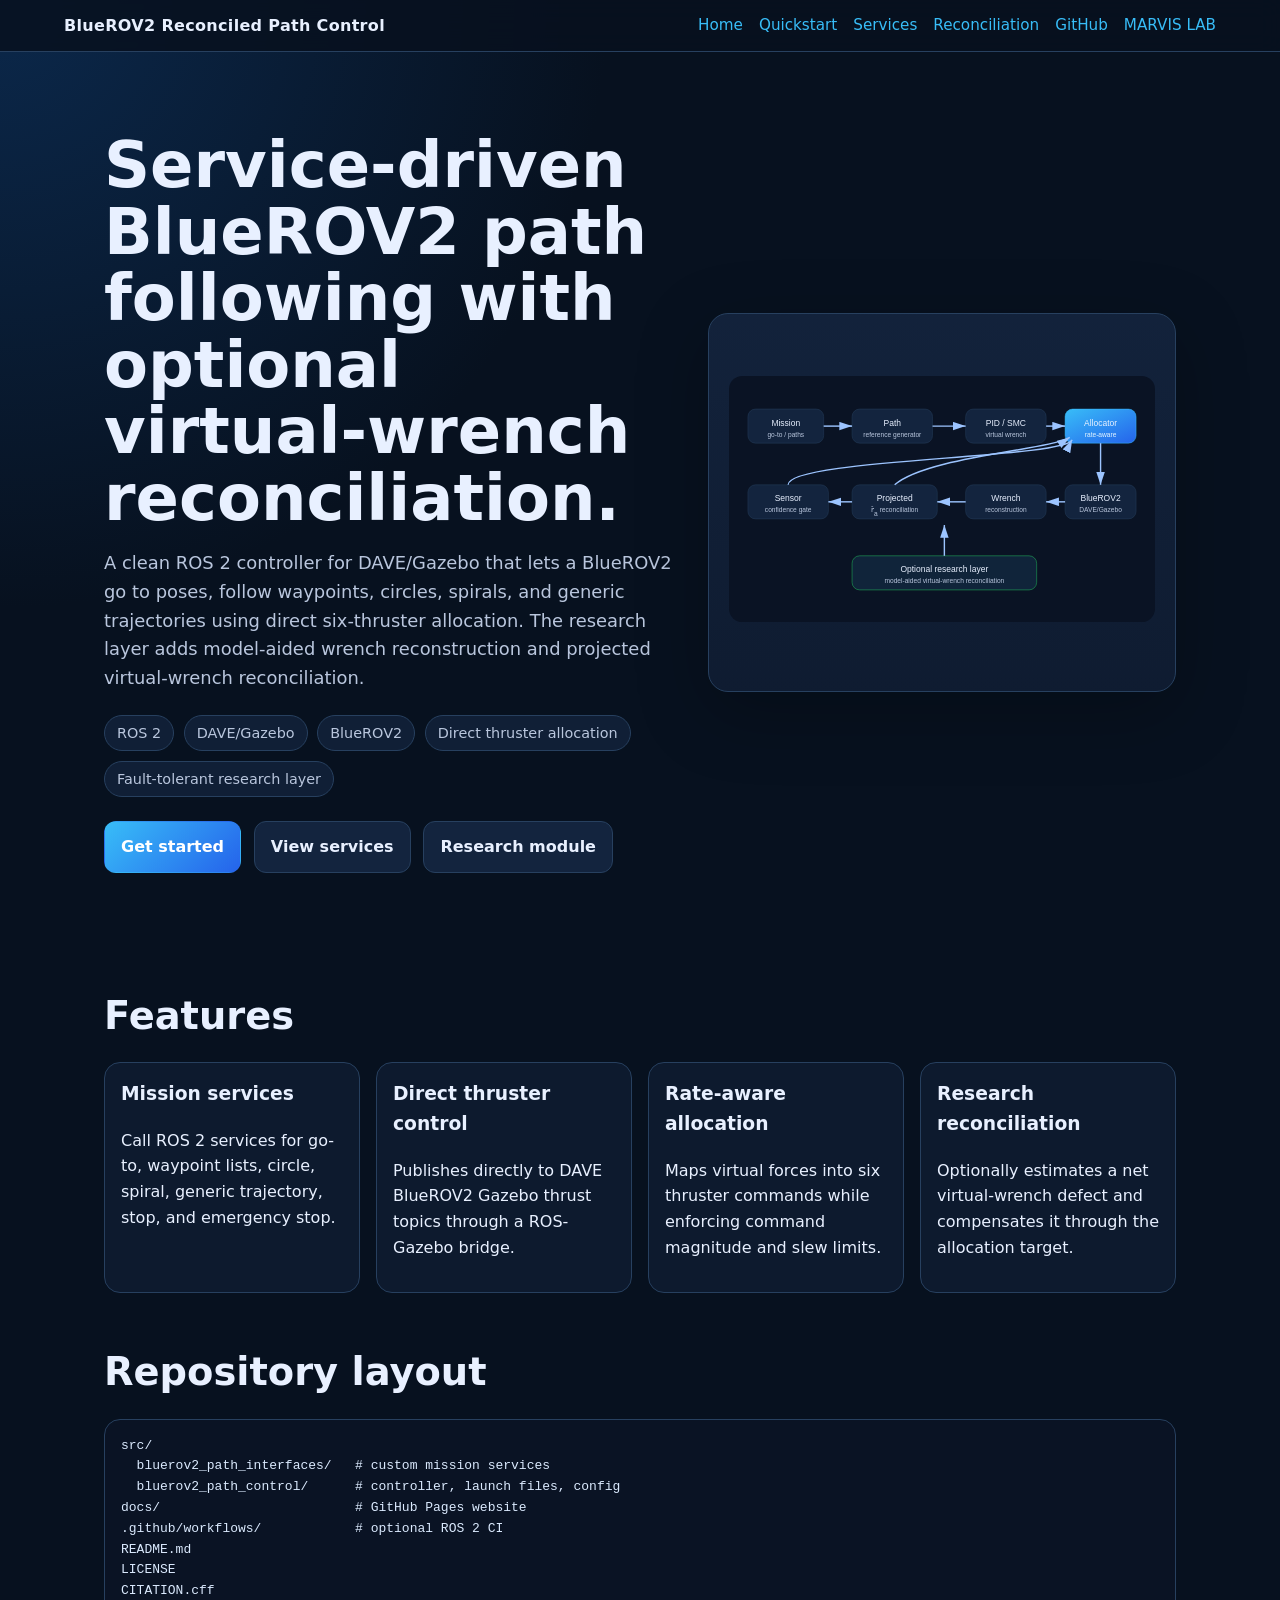
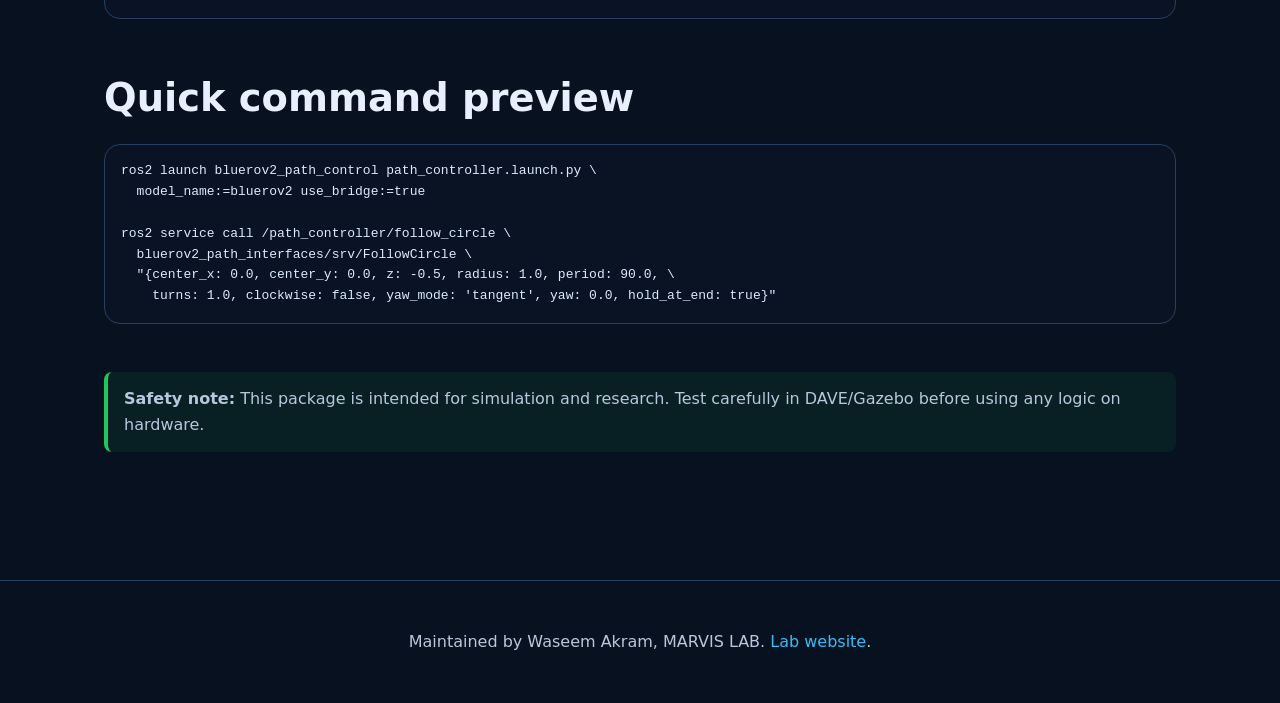
==== docs/index.html @ 1ddb502a "Initial clean release: BlueROV2 path control for DAVE/Gazebo" ====
<!doctype html>
<html lang="en">
<head>
  <meta charset="utf-8" />
  <meta name="viewport" content="width=device-width, initial-scale=1" />
  <title>BlueROV2 Reconciled Path Control</title>
  <meta name="description" content="ROS 2 direct-thruster path-following controller for BlueROV2 in DAVE/Gazebo with optional model-aided virtual-wrench reconciliation." />
  <link rel="stylesheet" href="assets/style.css" />
</head>
<body>
<nav>
  <div class="brand">BlueROV2 Reconciled Path Control</div>
  <div class="links">
    <a href="index.html">Home</a>
    <a href="quickstart.html">Quickstart</a>
    <a href="api.html">Services</a>
    <a href="reconciliation.html">Reconciliation</a>
    <a href="https://github.com/drwa92/bluerov2_reconciled_path_control_ros2">GitHub</a>
    <a href="https://drwa92.github.io/marvis-lab/">MARVIS LAB</a>
  </div>
</nav>
<header class="hero">
  <div>
    <h1>Service-driven BlueROV2 path following with optional virtual-wrench reconciliation.</h1>
    <p>
      A clean ROS 2 controller for DAVE/Gazebo that lets a BlueROV2 go to poses,
      follow waypoints, circles, spirals, and generic trajectories using direct six-thruster allocation.
      The research layer adds model-aided wrench reconstruction and projected virtual-wrench reconciliation.
    </p>
    <div class="badges">
      <span class="badge">ROS 2</span><span class="badge">DAVE/Gazebo</span><span class="badge">BlueROV2</span>
      <span class="badge">Direct thruster allocation</span><span class="badge">Fault-tolerant research layer</span>
    </div>
    <div class="actions">
      <a class="button primary" href="quickstart.html">Get started</a>
      <a class="button" href="api.html">View services</a>
      <a class="button" href="reconciliation.html">Research module</a>
    </div>
  </div>
  <div class="card">
    <img class="diagram" src="assets/block_diagram.svg" alt="Block diagram" />
  </div>
</header>
<main>
  <section>
    <h2>Features</h2>
    <div class="grid">
      <div class="feature"><h3>Mission services</h3><p>Call ROS 2 services for go-to, waypoint lists, circle, spiral, generic trajectory, stop, and emergency stop.</p></div>
      <div class="feature"><h3>Direct thruster control</h3><p>Publishes directly to DAVE BlueROV2 Gazebo thrust topics through a ROS-Gazebo bridge.</p></div>
      <div class="feature"><h3>Rate-aware allocation</h3><p>Maps virtual forces into six thruster commands while enforcing command magnitude and slew limits.</p></div>
      <div class="feature"><h3>Research reconciliation</h3><p>Optionally estimates a net virtual-wrench defect and compensates it through the allocation target.</p></div>
    </div>
  </section>
  <section>
    <h2>Repository layout</h2>
<pre><code>src/
  bluerov2_path_interfaces/   # custom mission services
  bluerov2_path_control/      # controller, launch files, config
docs/                         # GitHub Pages website
.github/workflows/            # optional ROS 2 CI
README.md
LICENSE
CITATION.cff</code></pre>
  </section>
  <section>
    <h2>Quick command preview</h2>
<pre><code>ros2 launch bluerov2_path_control path_controller.launch.py \
  model_name:=bluerov2 use_bridge:=true

ros2 service call /path_controller/follow_circle \
  bluerov2_path_interfaces/srv/FollowCircle \
  "{center_x: 0.0, center_y: 0.0, z: -0.5, radius: 1.0, period: 90.0, \
    turns: 1.0, clockwise: false, yaw_mode: 'tangent', yaw: 0.0, hold_at_end: true}"</code></pre>
  </section>
  <section class="callout">
    <strong>Safety note:</strong> This package is intended for simulation and research. Test carefully in DAVE/Gazebo before using any logic on hardware.
  </section>
</main>
<footer><p>Maintained by Waseem Akram, MARVIS LAB. <a href="https://drwa92.github.io/marvis-lab/">Lab website</a>.</p></footer>
</body>
</html>
---- docs/assets/style.css ----
:root {
  --bg: #07111f;
  --panel: #0f1d33;
  --panel2: #13243e;
  --text: #e8f0ff;
  --muted: #b9c6dd;
  --accent: #38bdf8;
  --accent2: #22c55e;
  --warn: #f59e0b;
  --line: #27405f;
  --code: #0a1324;
}
* { box-sizing: border-box; }
html { scroll-behavior: smooth; }
body {
  margin: 0;
  font-family: Inter, ui-sans-serif, system-ui, -apple-system, Segoe UI, Roboto, Arial, sans-serif;
  background: radial-gradient(circle at top left, #0b284b 0, var(--bg) 38rem);
  color: var(--text);
  line-height: 1.6;
}
a { color: var(--accent); text-decoration: none; }
a:hover { text-decoration: underline; }
nav {
  position: sticky;
  top: 0;
  z-index: 10;
  display: flex;
  align-items: center;
  justify-content: space-between;
  gap: 1rem;
  padding: 0.8rem min(6vw, 4rem);
  background: rgba(7,17,31,.86);
  backdrop-filter: blur(12px);
  border-bottom: 1px solid var(--line);
}
nav .brand { font-weight: 800; letter-spacing: .02em; }
nav .links { display: flex; gap: 1rem; flex-wrap: wrap; font-size: .95rem; }
.hero {
  padding: 5rem min(6vw, 4rem) 3rem;
  max-width: 1200px;
  margin: 0 auto;
  display: grid;
  grid-template-columns: minmax(0, 1.1fr) minmax(280px, .9fr);
  gap: 2rem;
  align-items: center;
}
.hero h1 { font-size: clamp(2.2rem, 5vw, 4.8rem); line-height: 1.04; margin: 0 0 1rem; }
.hero p { color: var(--muted); font-size: 1.12rem; }
.badges { display: flex; flex-wrap: wrap; gap: .6rem; margin: 1.4rem 0; }
.badge { border: 1px solid var(--line); background: rgba(19,36,62,.75); border-radius: 999px; padding: .35rem .75rem; color: var(--muted); font-size: .9rem; }
.actions { display: flex; gap: .8rem; flex-wrap: wrap; margin-top: 1.5rem; }
.button { display: inline-flex; align-items: center; border-radius: .75rem; padding: .75rem 1rem; font-weight: 700; border: 1px solid var(--line); background: var(--panel2); color: var(--text); }
.button.primary { background: linear-gradient(135deg, var(--accent), #2563eb); border-color: transparent; color: white; }
.card { background: linear-gradient(180deg, rgba(19,36,62,.92), rgba(15,29,51,.92)); border: 1px solid var(--line); border-radius: 1.25rem; padding: 1.25rem; box-shadow: 0 20px 70px rgba(0,0,0,.25); }
.diagram { width: 100%; min-height: 330px; }
main { max-width: 1200px; margin: 0 auto; padding: 1rem min(6vw, 4rem) 5rem; }
section { margin: 3rem 0; }
h2 { font-size: clamp(1.6rem, 3vw, 2.4rem); margin: 0 0 1rem; }
h3 { margin-top: 1.6rem; }
.grid { display: grid; grid-template-columns: repeat(auto-fit, minmax(240px, 1fr)); gap: 1rem; }
.feature { background: rgba(15,29,51,.78); border: 1px solid var(--line); border-radius: 1rem; padding: 1rem; }
.feature h3 { margin-top: 0; }
pre { background: var(--code); border: 1px solid var(--line); border-radius: 1rem; padding: 1rem; overflow-x: auto; color: #dbeafe; }
code { background: rgba(10,19,36,.8); padding: .12rem .32rem; border-radius: .35rem; }
pre code { background: none; padding: 0; }
table { width: 100%; border-collapse: collapse; overflow: hidden; border-radius: .8rem; }
th, td { border-bottom: 1px solid var(--line); padding: .75rem; text-align: left; }
th { color: white; background: rgba(19,36,62,.9); }
td { color: var(--muted); }
.callout { border-left: 4px solid var(--accent2); background: rgba(34,197,94,.08); padding: .9rem 1rem; border-radius: .5rem; color: var(--muted); }
.warning { border-left-color: var(--warn); background: rgba(245,158,11,.09); }
footer { border-top: 1px solid var(--line); color: var(--muted); padding: 2rem min(6vw, 4rem); text-align: center; }
@media (max-width: 800px) { .hero { grid-template-columns: 1fr; padding-top: 3rem; } nav { align-items: flex-start; flex-direction: column; } }
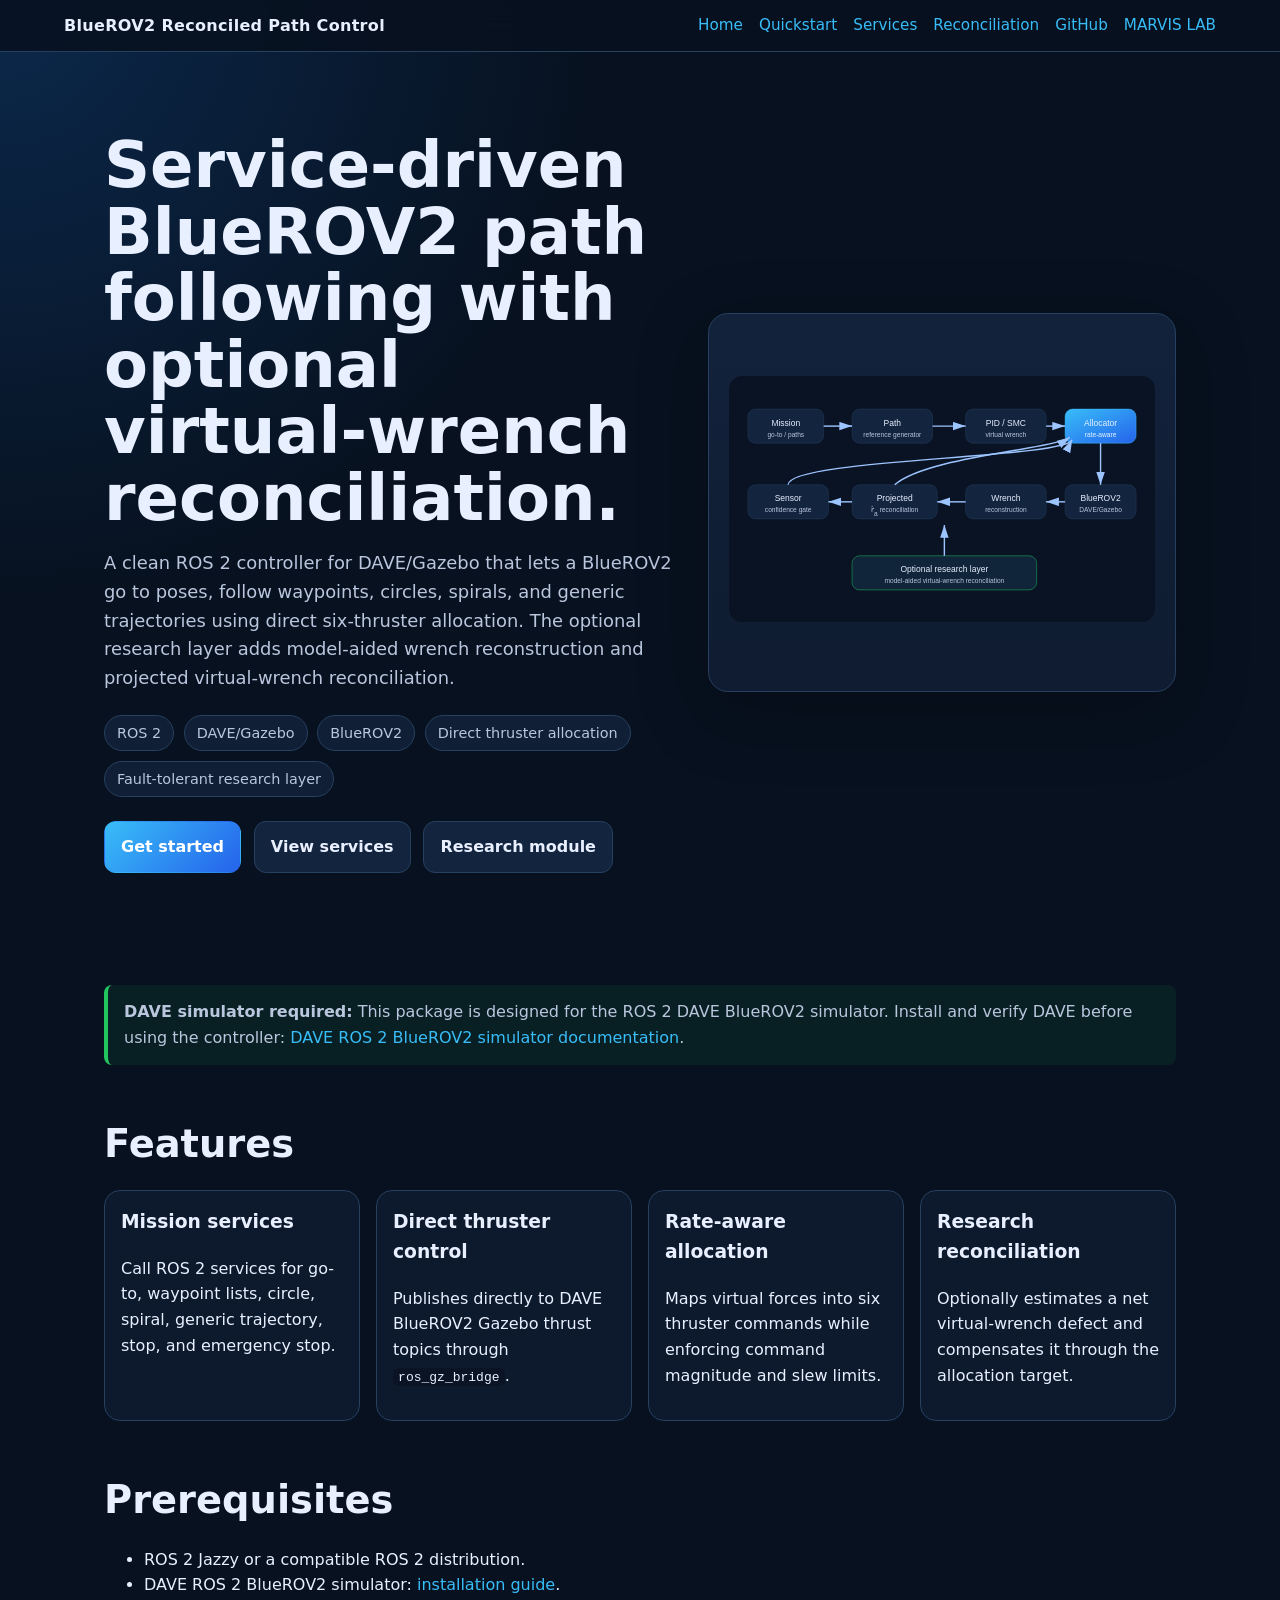
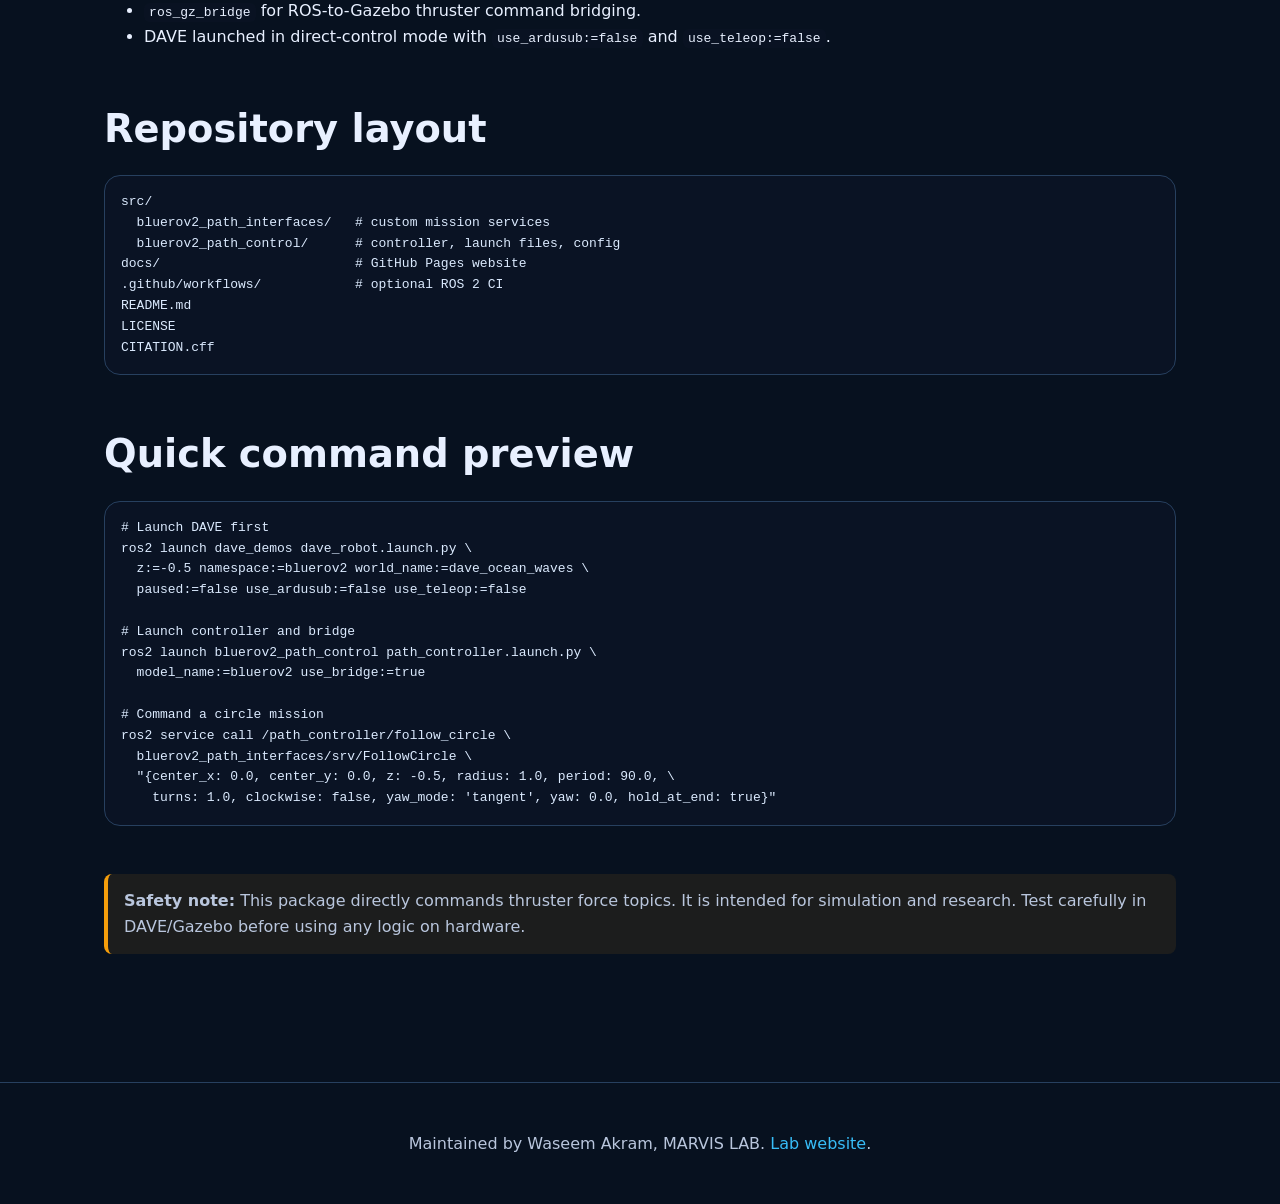
==== commit 614201c2: "Update GitHub Pages with DAVE simulator prerequisites" ====
--- a/docs/index.html
+++ b/docs/index.html
@@ -25,7 +25,7 @@
     <p>
       A clean ROS 2 controller for DAVE/Gazebo that lets a BlueROV2 go to poses,
       follow waypoints, circles, spirals, and generic trajectories using direct six-thruster allocation.
-      The research layer adds model-aided wrench reconstruction and projected virtual-wrench reconciliation.
+      The optional research layer adds model-aided wrench reconstruction and projected virtual-wrench reconciliation.
     </p>
     <div class="badges">
       <span class="badge">ROS 2</span><span class="badge">DAVE/Gazebo</span><span class="badge">BlueROV2</span>
@@ -42,15 +42,32 @@
   </div>
 </header>
 <main>
+  <section class="callout">
+    <strong>DAVE simulator required:</strong>
+    This package is designed for the ROS 2 DAVE BlueROV2 simulator. Install and verify DAVE before using the controller:
+    <a href="https://dave-ros2.notion.site/?v=d54cc8422868455888cc629d8e6117a9">DAVE ROS 2 BlueROV2 simulator documentation</a>.
+  </section>
+
   <section>
     <h2>Features</h2>
     <div class="grid">
       <div class="feature"><h3>Mission services</h3><p>Call ROS 2 services for go-to, waypoint lists, circle, spiral, generic trajectory, stop, and emergency stop.</p></div>
-      <div class="feature"><h3>Direct thruster control</h3><p>Publishes directly to DAVE BlueROV2 Gazebo thrust topics through a ROS-Gazebo bridge.</p></div>
+      <div class="feature"><h3>Direct thruster control</h3><p>Publishes directly to DAVE BlueROV2 Gazebo thrust topics through <code>ros_gz_bridge</code>.</p></div>
       <div class="feature"><h3>Rate-aware allocation</h3><p>Maps virtual forces into six thruster commands while enforcing command magnitude and slew limits.</p></div>
       <div class="feature"><h3>Research reconciliation</h3><p>Optionally estimates a net virtual-wrench defect and compensates it through the allocation target.</p></div>
     </div>
   </section>
+
+  <section>
+    <h2>Prerequisites</h2>
+    <ul>
+      <li>ROS 2 Jazzy or a compatible ROS 2 distribution.</li>
+      <li>DAVE ROS 2 BlueROV2 simulator: <a href="https://dave-ros2.notion.site/?v=d54cc8422868455888cc629d8e6117a9">installation guide</a>.</li>
+      <li><code>ros_gz_bridge</code> for ROS-to-Gazebo thruster command bridging.</li>
+      <li>DAVE launched in direct-control mode with <code>use_ardusub:=false</code> and <code>use_teleop:=false</code>.</li>
+    </ul>
+  </section>
+
   <section>
     <h2>Repository layout</h2>
 <pre><code>src/
@@ -62,18 +79,27 @@
 LICENSE
 CITATION.cff</code></pre>
   </section>
+
   <section>
     <h2>Quick command preview</h2>
-<pre><code>ros2 launch bluerov2_path_control path_controller.launch.py \
+<pre><code># Launch DAVE first
+ros2 launch dave_demos dave_robot.launch.py \
+  z:=-0.5 namespace:=bluerov2 world_name:=dave_ocean_waves \
+  paused:=false use_ardusub:=false use_teleop:=false
+
+# Launch controller and bridge
+ros2 launch bluerov2_path_control path_controller.launch.py \
   model_name:=bluerov2 use_bridge:=true
 
+# Command a circle mission
 ros2 service call /path_controller/follow_circle \
   bluerov2_path_interfaces/srv/FollowCircle \
   "{center_x: 0.0, center_y: 0.0, z: -0.5, radius: 1.0, period: 90.0, \
     turns: 1.0, clockwise: false, yaw_mode: 'tangent', yaw: 0.0, hold_at_end: true}"</code></pre>
   </section>
-  <section class="callout">
-    <strong>Safety note:</strong> This package is intended for simulation and research. Test carefully in DAVE/Gazebo before using any logic on hardware.
+
+  <section class="callout warning">
+    <strong>Safety note:</strong> This package directly commands thruster force topics. It is intended for simulation and research. Test carefully in DAVE/Gazebo before using any logic on hardware.
   </section>
 </main>
 <footer><p>Maintained by Waseem Akram, MARVIS LAB. <a href="https://drwa92.github.io/marvis-lab/">Lab website</a>.</p></footer>
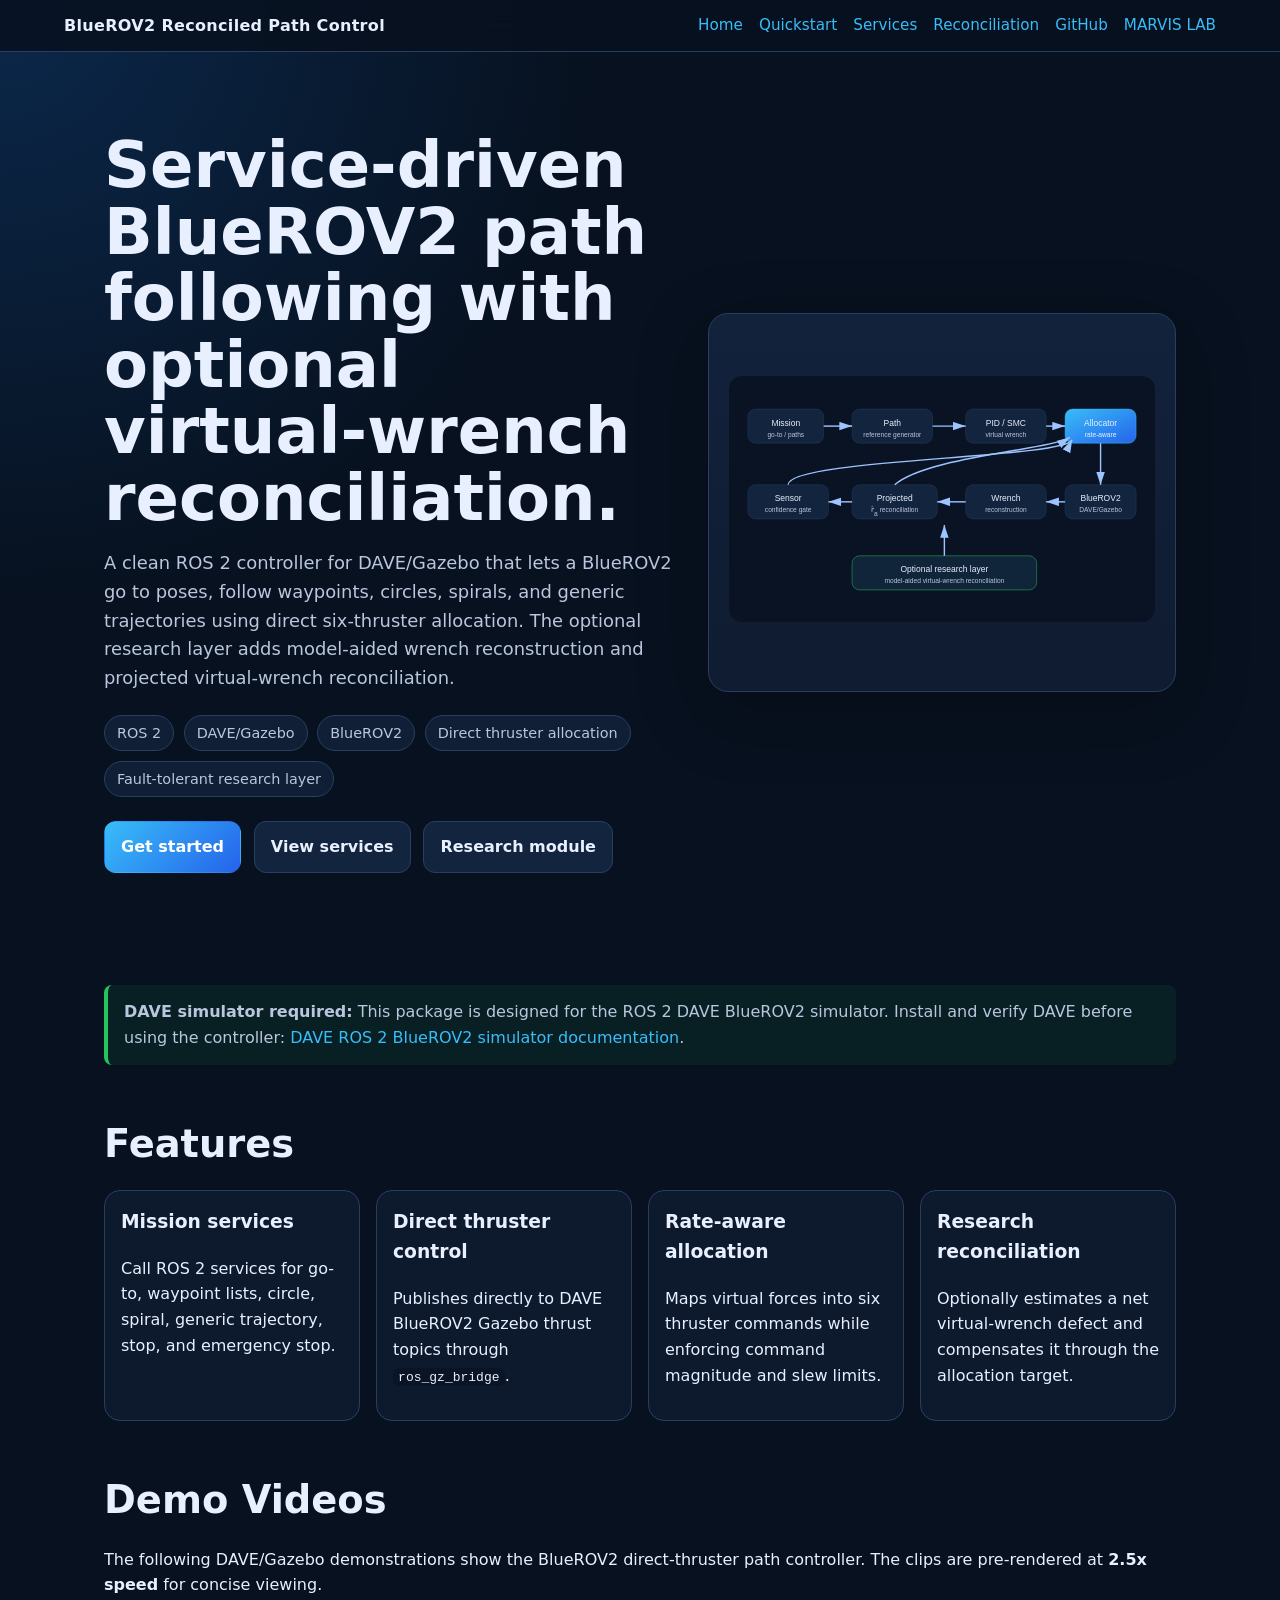
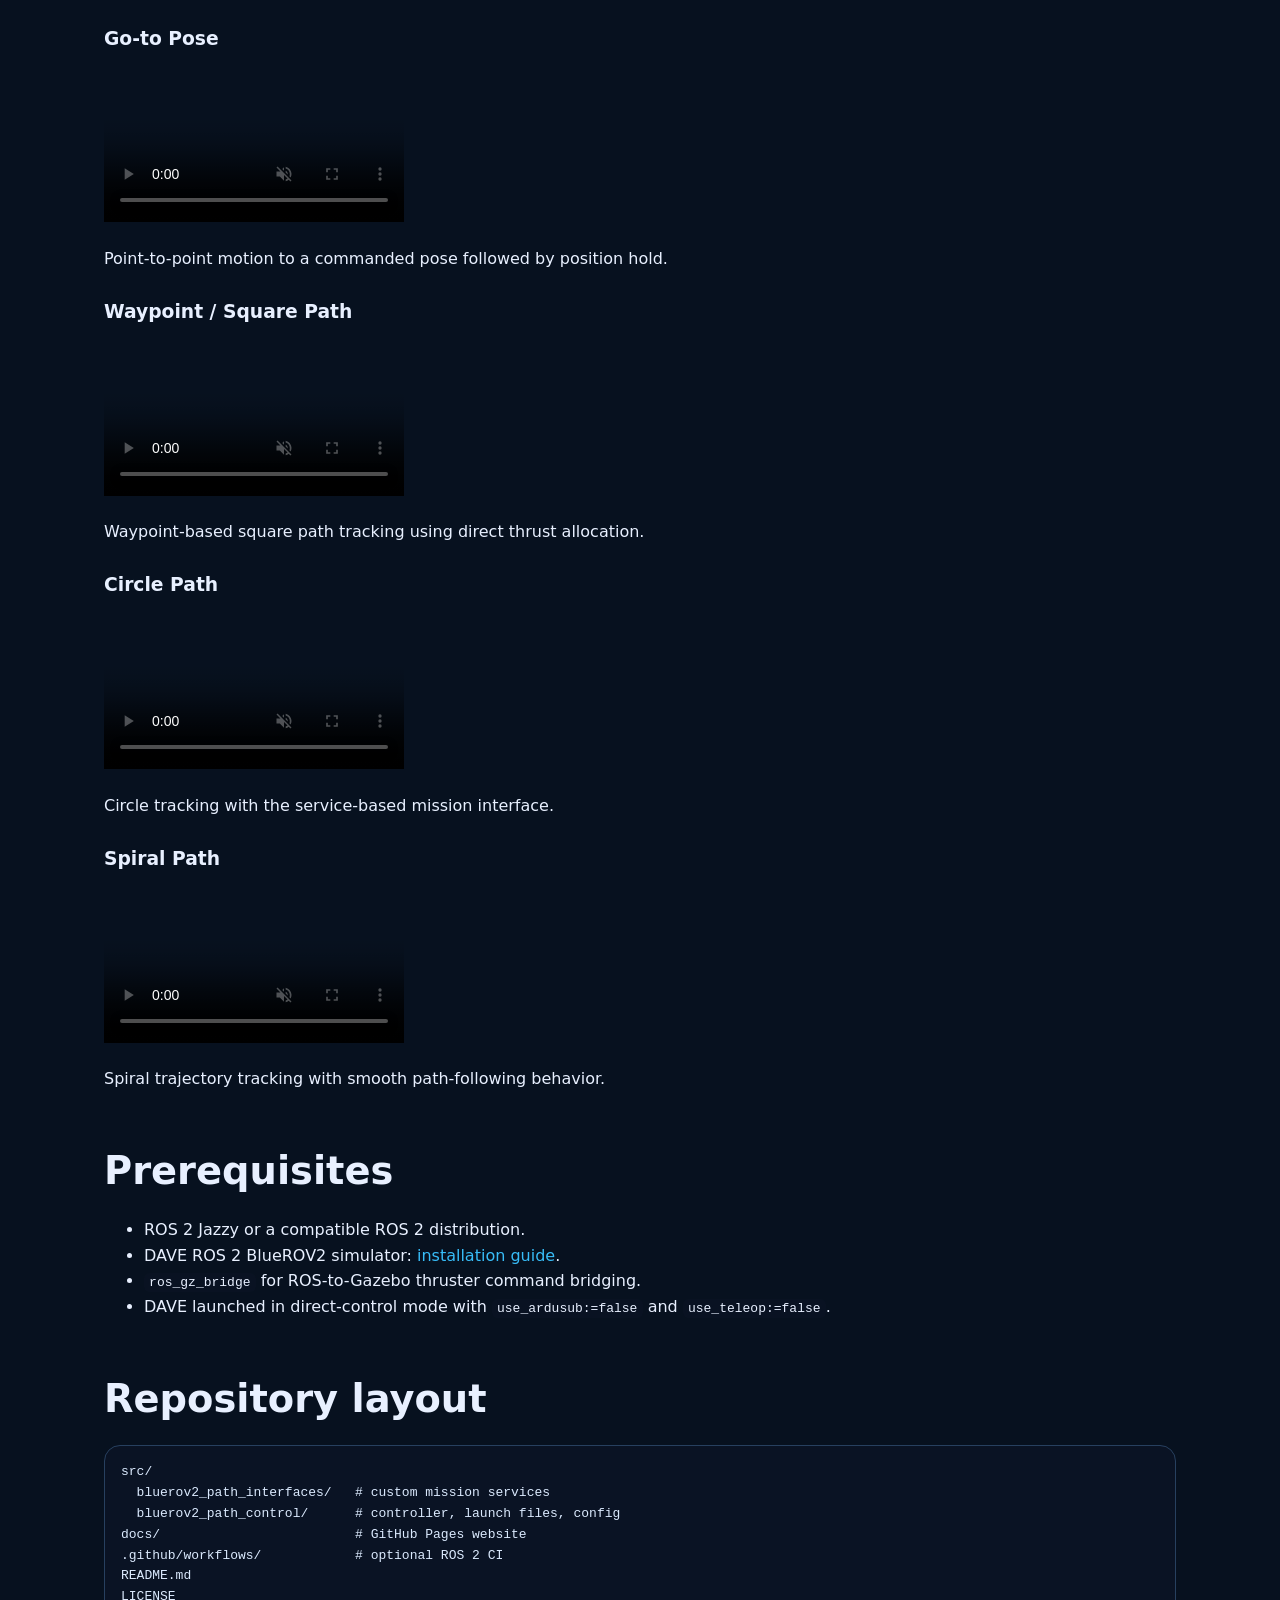
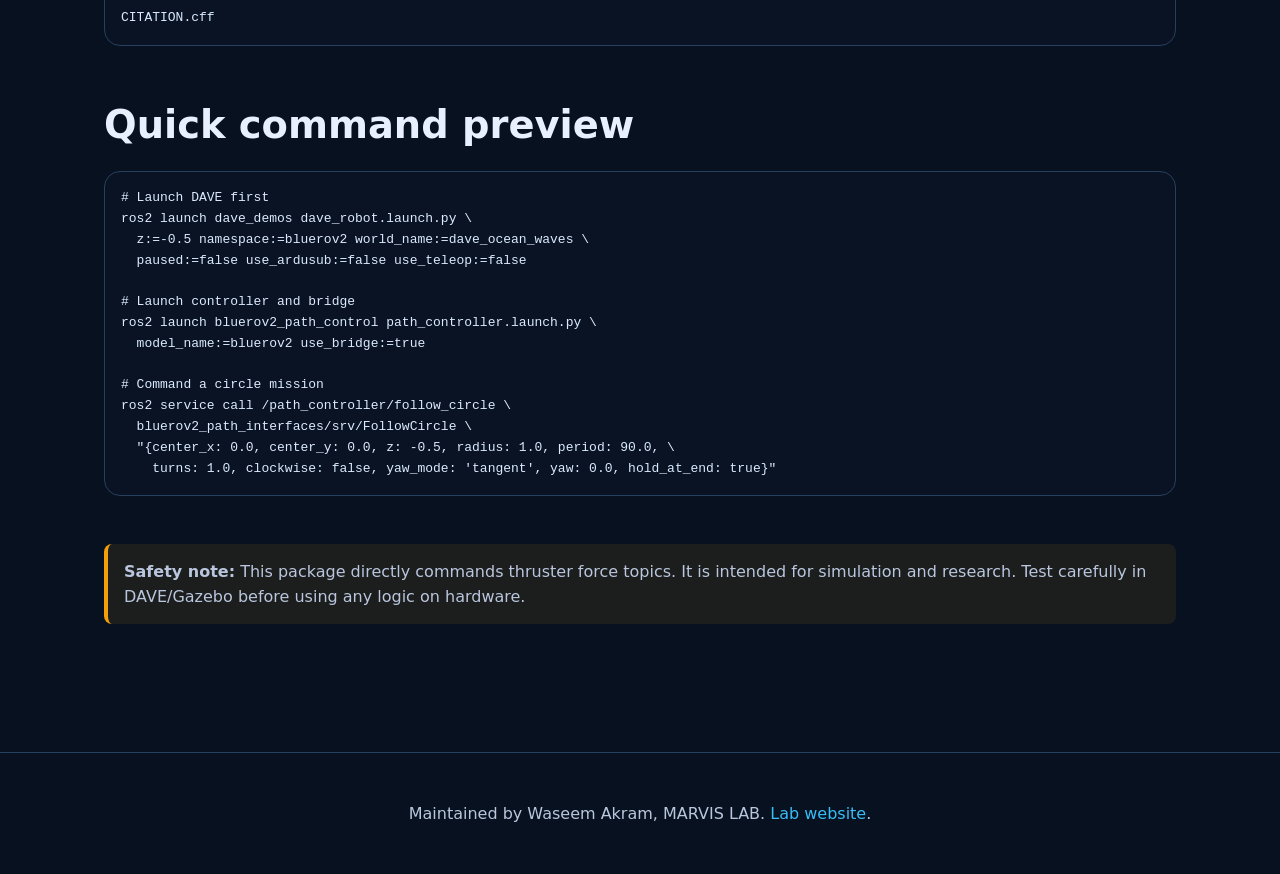
==== commit 71e35ebb: "Add demo videos section to index.html Added a new section for demo videos showcasing various path tr" ====
--- a/docs/index.html
+++ b/docs/index.html
@@ -57,7 +57,51 @@
       <div class="feature"><h3>Research reconciliation</h3><p>Optionally estimates a net virtual-wrench defect and compensates it through the allocation target.</p></div>
     </div>
   </section>
+<section class="section" id="demo-videos">
+  <h2>Demo Videos</h2>
+  <p>
+    The following DAVE/Gazebo demonstrations show the BlueROV2 direct-thruster path controller.
+    The clips are pre-rendered at <strong>2.5x speed</strong> for concise viewing.
+  </p>
 
+  <div class="video-grid">
+    <article class="video-card">
+      <h3>Go-to Pose</h3>
+      <video controls muted playsinline preload="metadata" poster="assets/videos/goto_demo.jpg">
+        <source src="assets/videos/goto_demo.mp4" type="video/mp4" />
+        Your browser does not support the video tag.
+      </video>
+      <p>Point-to-point motion to a commanded pose followed by position hold.</p>
+    </article>
+
+    <article class="video-card">
+      <h3>Waypoint / Square Path</h3>
+      <video controls muted playsinline preload="metadata" poster="assets/videos/waypoint_square_demo.jpg">
+        <source src="assets/videos/waypoint_square_demo.mp4" type="video/mp4" />
+        Your browser does not support the video tag.
+      </video>
+      <p>Waypoint-based square path tracking using direct thrust allocation.</p>
+    </article>
+
+    <article class="video-card">
+      <h3>Circle Path</h3>
+      <video controls muted playsinline preload="metadata" poster="assets/videos/circle_demo.jpg">
+        <source src="assets/videos/circle_demo.mp4" type="video/mp4" />
+        Your browser does not support the video tag.
+      </video>
+      <p>Circle tracking with the service-based mission interface.</p>
+    </article>
+
+    <article class="video-card">
+      <h3>Spiral Path</h3>
+      <video controls muted playsinline preload="metadata" poster="assets/videos/spiral_demo.jpg">
+        <source src="assets/videos/spiral_demo.mp4" type="video/mp4" />
+        Your browser does not support the video tag.
+      </video>
+      <p>Spiral trajectory tracking with smooth path-following behavior.</p>
+    </article>
+  </div>
+</section>
   <section>
     <h2>Prerequisites</h2>
     <ul>
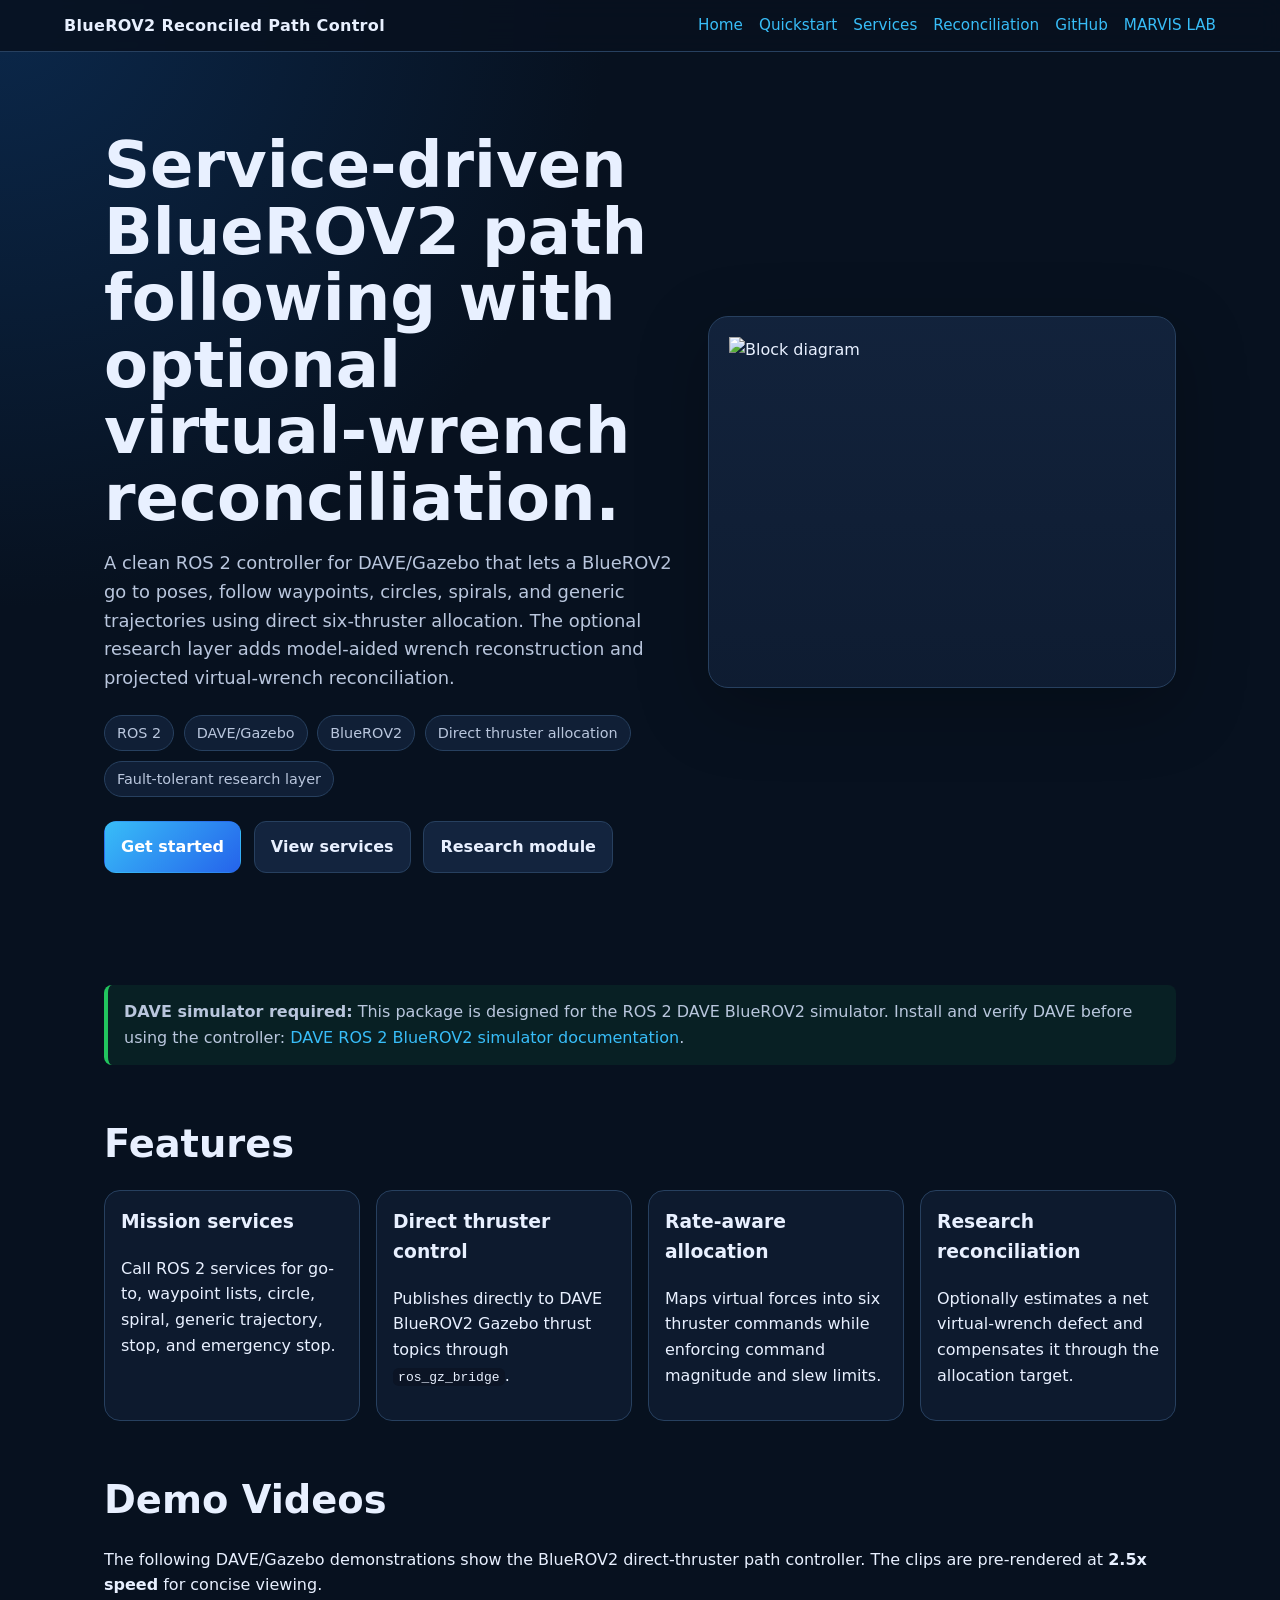
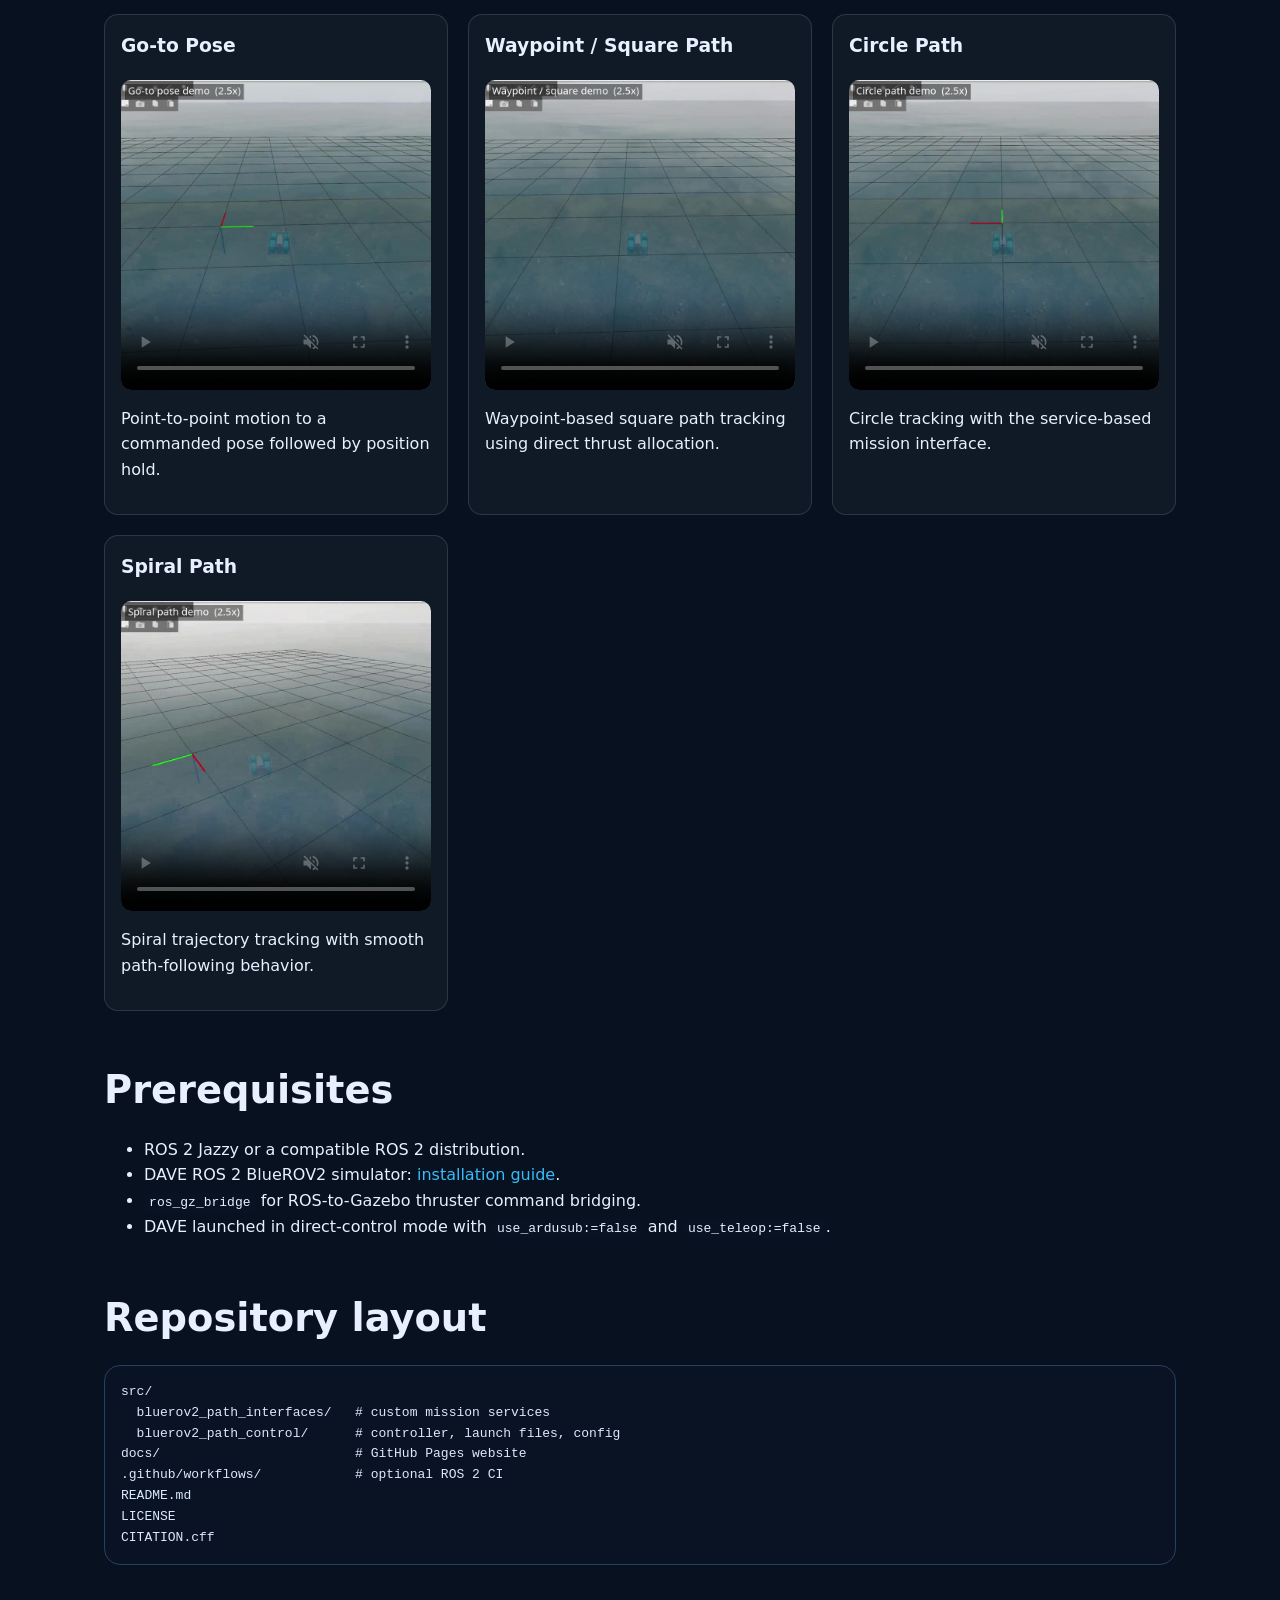
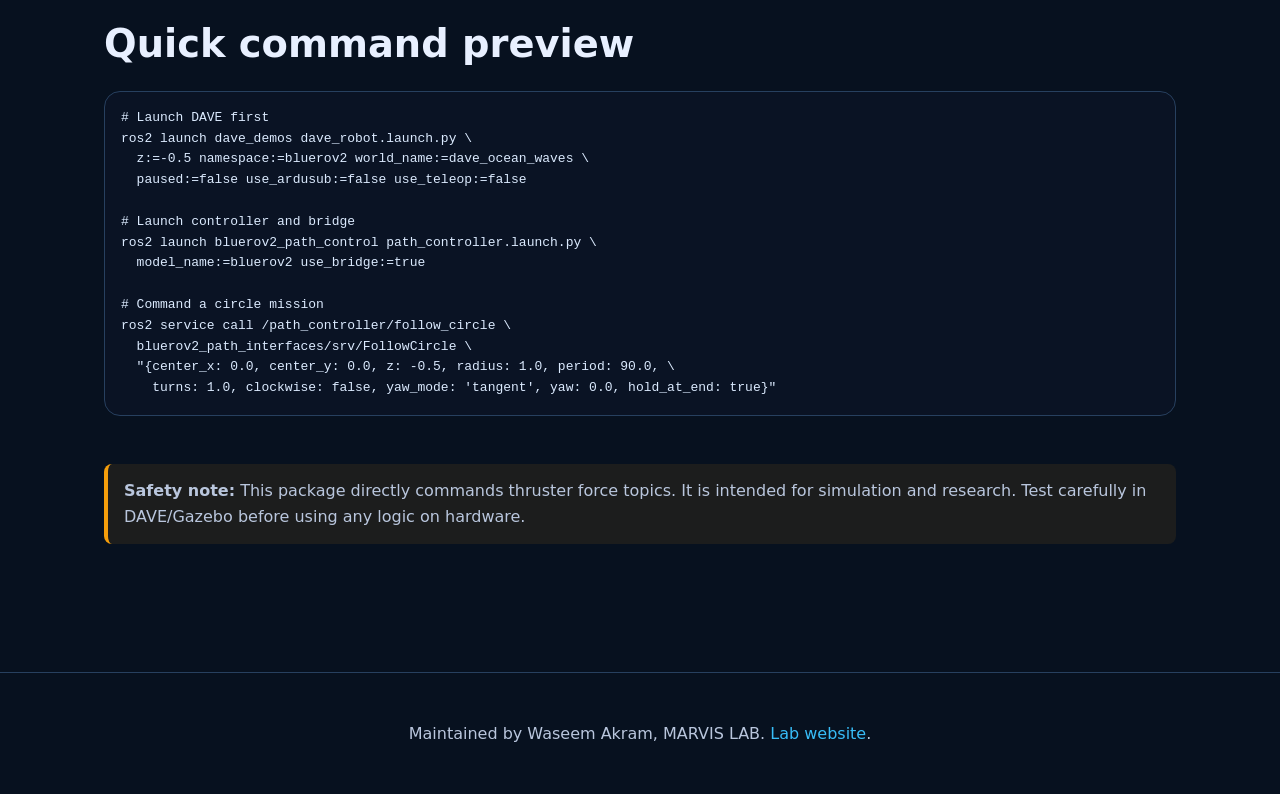
==== commit a4a22e18: "Update block diagram image in index.html Replaced block diagram image source with a new image." ====
--- a/docs/index.html
+++ b/docs/index.html
@@ -38,7 +38,7 @@
     </div>
   </div>
   <div class="card">
-    <img class="diagram" src="assets/block_diagram.svg" alt="Block diagram" />
+    <img class="diagram" src="fig_sg_pvwr_framework_final.png" alt="Block diagram" />
   </div>
 </header>
 <main>
--- a/docs/assets/style.css
+++ b/docs/assets/style.css
@@ -9,6 +9,30 @@
   --warn: #f59e0b;
   --line: #27405f;
   --code: #0a1324;
+}
+.video-grid {
+  display: grid;
+  grid-template-columns: repeat(auto-fit, minmax(260px, 1fr));
+  gap: 1.25rem;
+  margin-top: 1rem;
+}
+
+.video-card {
+  border: 1px solid rgba(120, 140, 160, 0.25);
+  border-radius: 14px;
+  padding: 1rem;
+  background: rgba(255, 255, 255, 0.04);
+}
+
+.video-card video {
+  width: 100%;
+  border-radius: 10px;
+  display: block;
+  background: #000;
+}
+
+.video-card h3 {
+  margin-top: 0;
 }
 * { box-sizing: border-box; }
 html { scroll-behavior: smooth; }
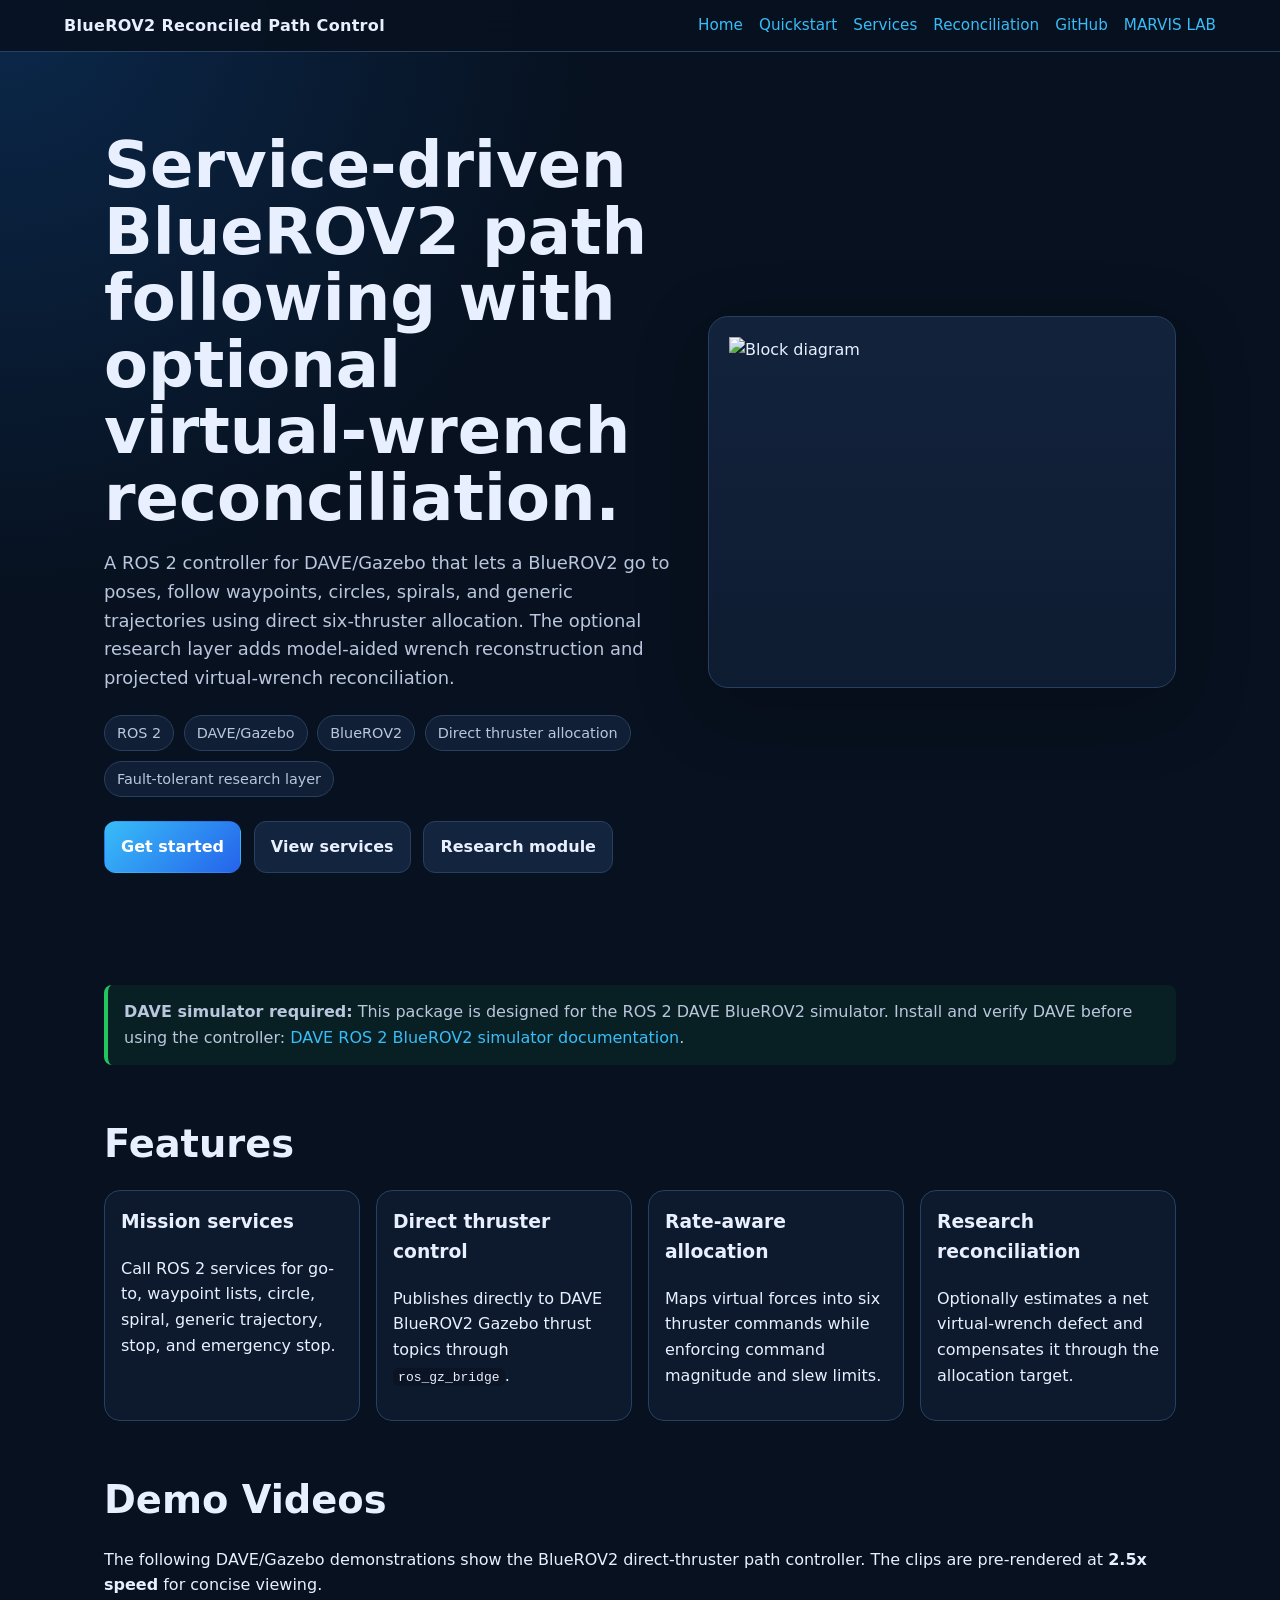
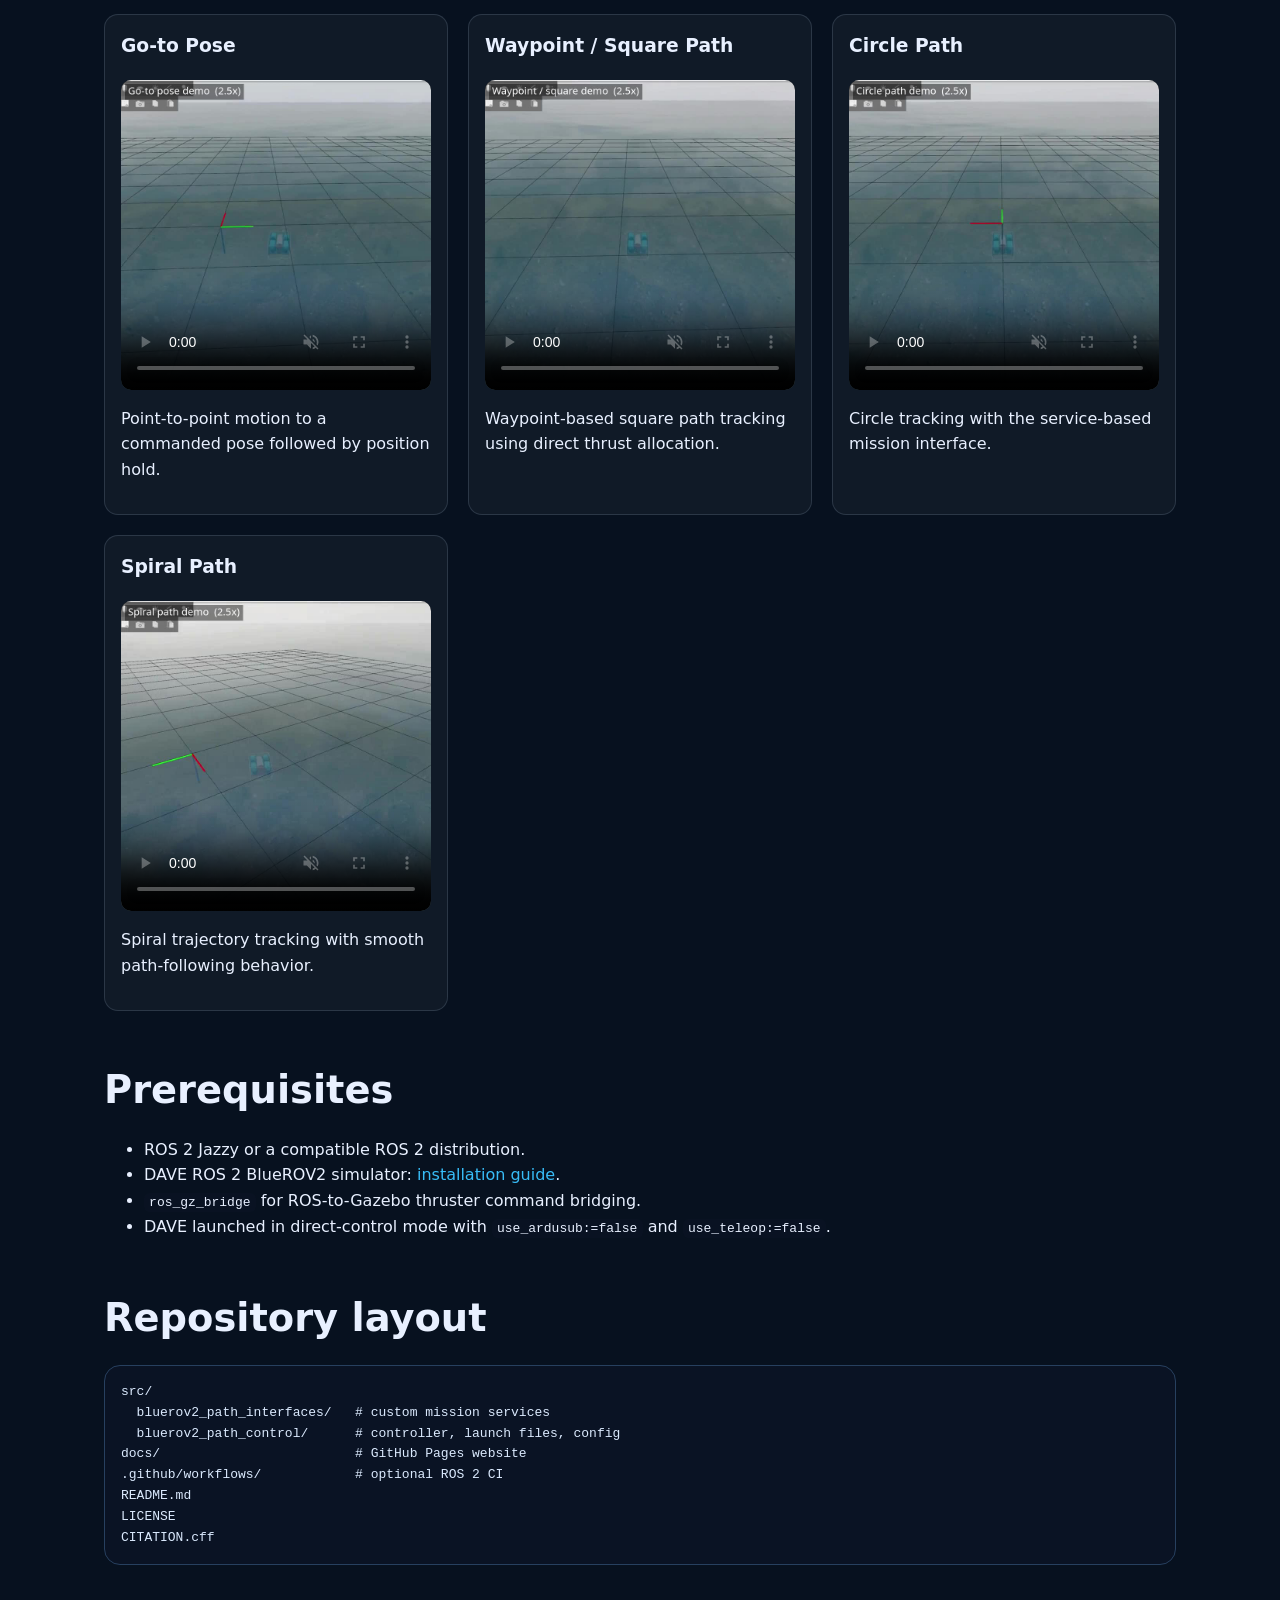
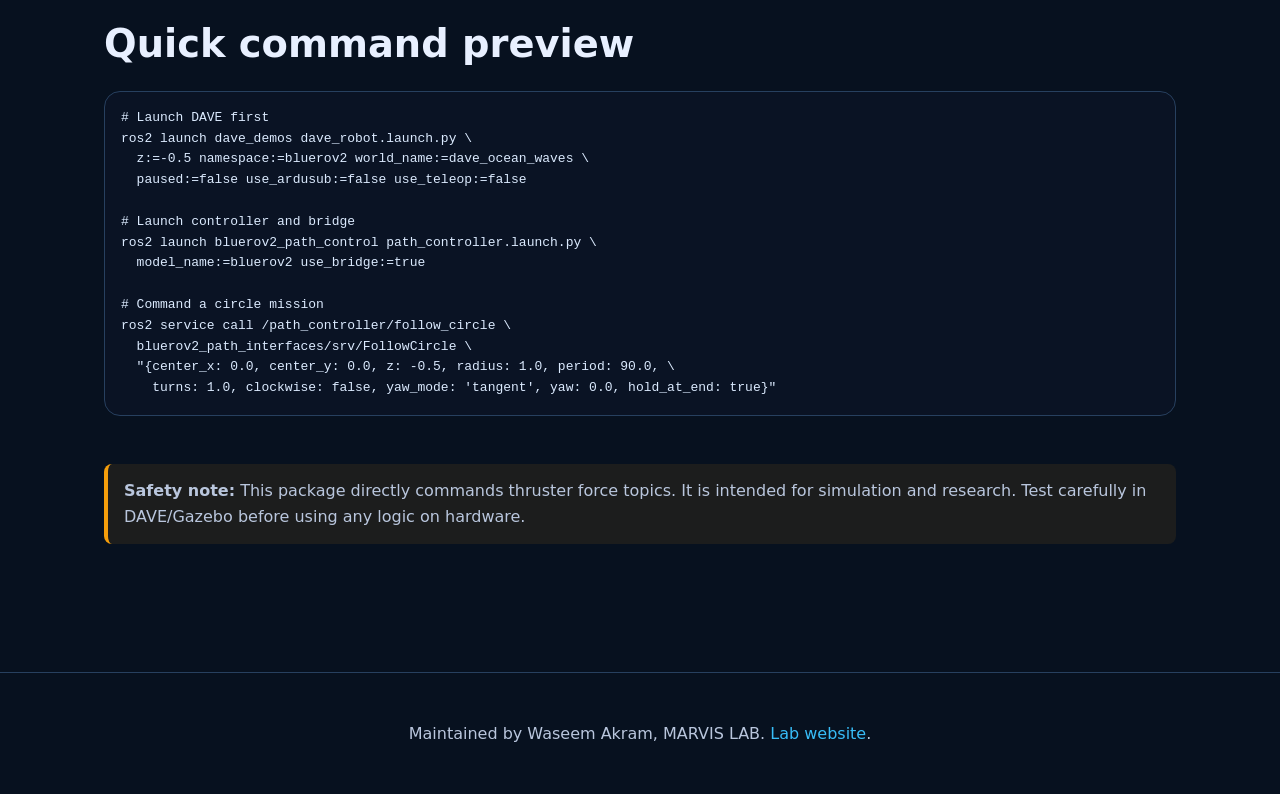
==== commit e05c6342: "Update index.html" ====
--- a/docs/index.html
+++ b/docs/index.html
@@ -23,7 +23,7 @@
   <div>
     <h1>Service-driven BlueROV2 path following with optional virtual-wrench reconciliation.</h1>
     <p>
-      A clean ROS 2 controller for DAVE/Gazebo that lets a BlueROV2 go to poses,
+      A ROS 2 controller for DAVE/Gazebo that lets a BlueROV2 go to poses,
       follow waypoints, circles, spirals, and generic trajectories using direct six-thruster allocation.
       The optional research layer adds model-aided wrench reconstruction and projected virtual-wrench reconciliation.
     </p>
@@ -38,7 +38,7 @@
     </div>
   </div>
   <div class="card">
-    <img class="diagram" src="fig_sg_pvwr_framework_final.png" alt="Block diagram" />
+    <img class="diagram" src="/assets/fig_sg_pvwr_framework_final.png" alt="Block diagram" />
   </div>
 </header>
 <main>
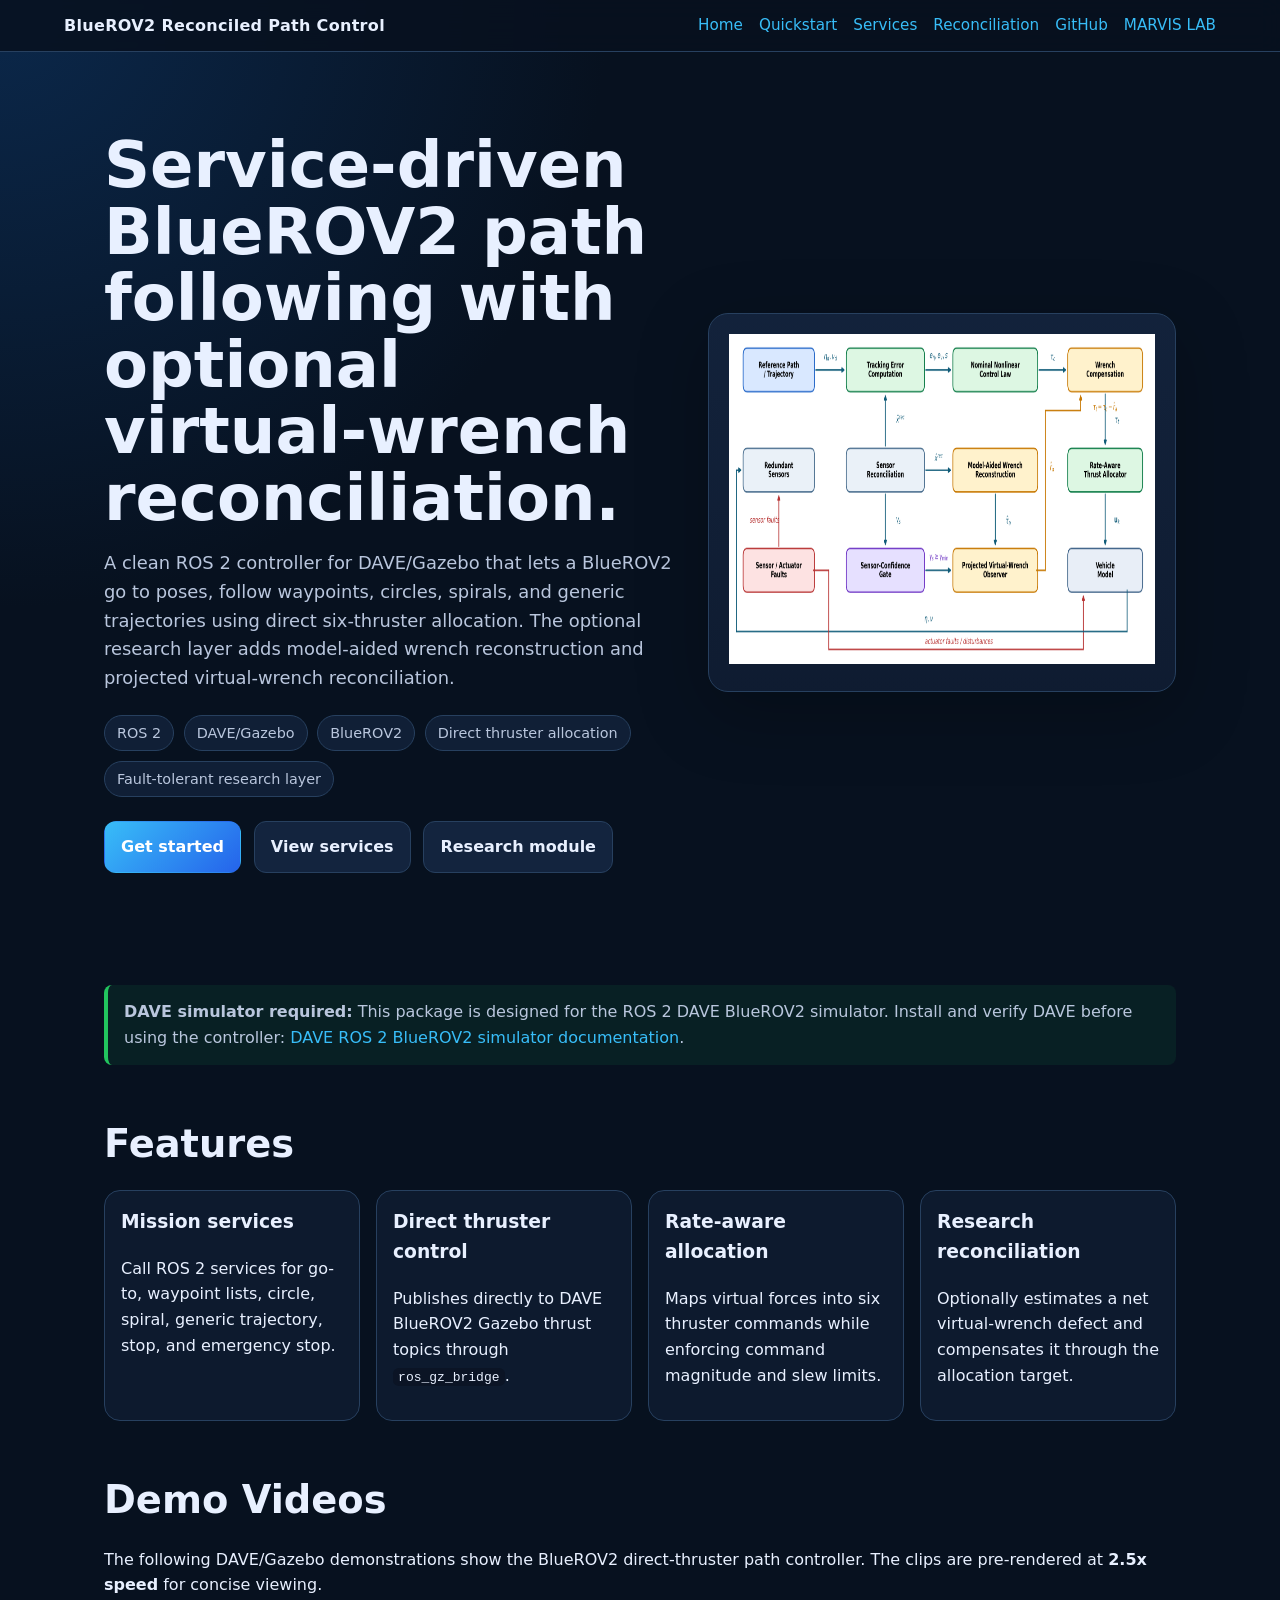
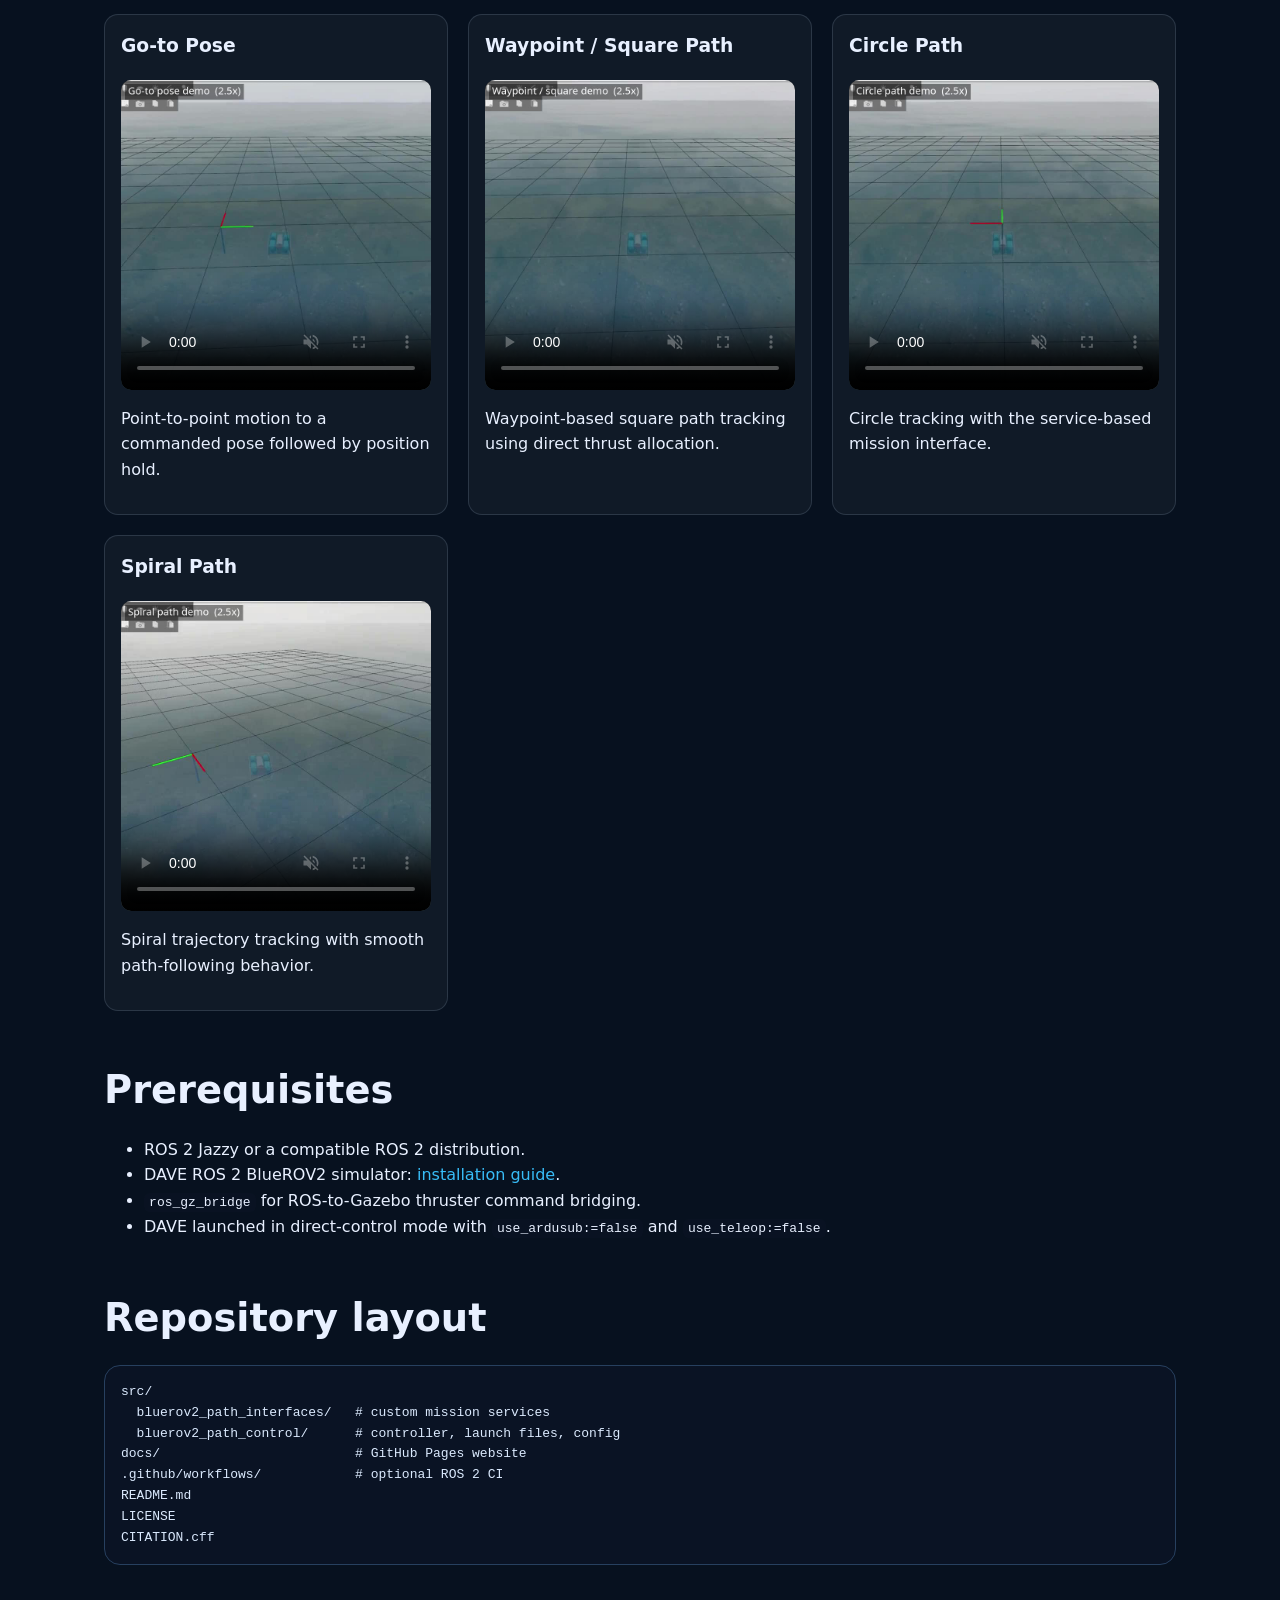
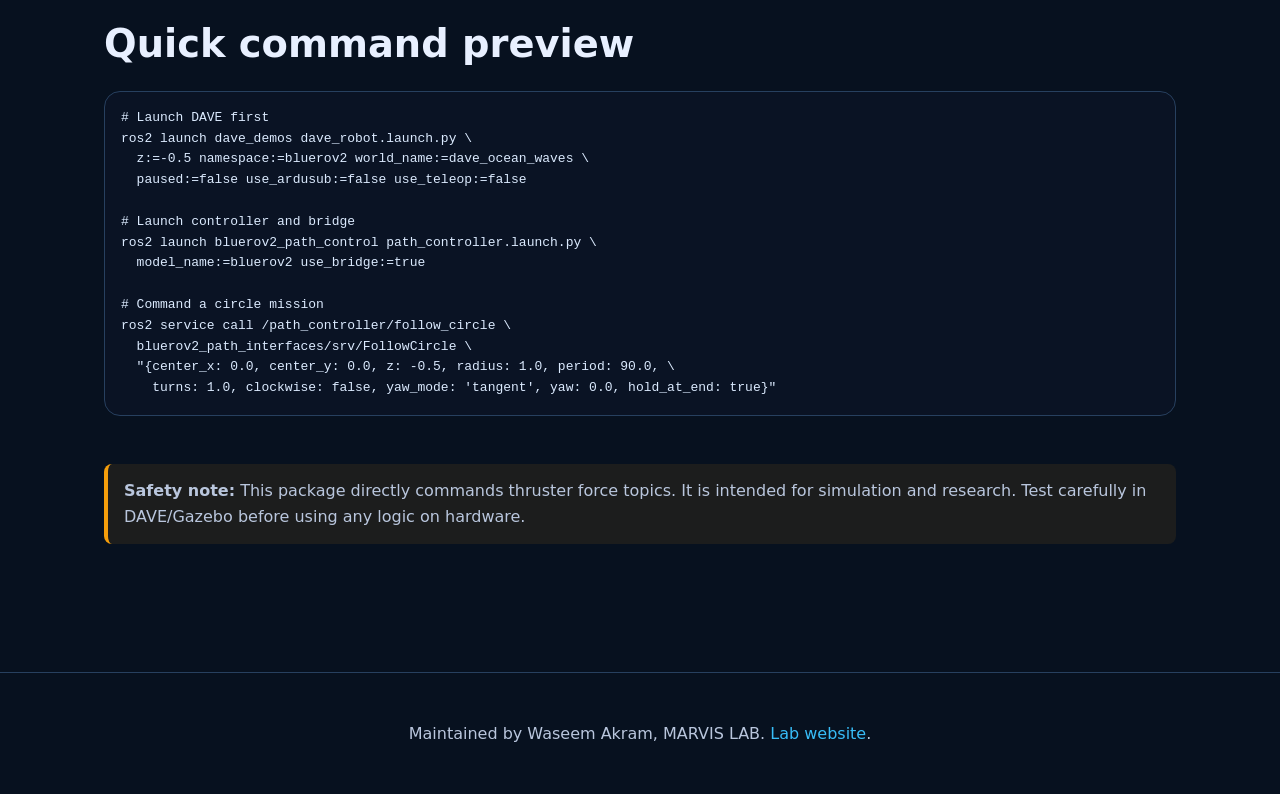
==== commit e31972ab: "Update website with SG-PVWR framework diagram" ====
--- a/docs/index.html
+++ b/docs/index.html
@@ -23,7 +23,7 @@
   <div>
     <h1>Service-driven BlueROV2 path following with optional virtual-wrench reconciliation.</h1>
     <p>
-      A ROS 2 controller for DAVE/Gazebo that lets a BlueROV2 go to poses,
+      A clean ROS 2 controller for DAVE/Gazebo that lets a BlueROV2 go to poses,
       follow waypoints, circles, spirals, and generic trajectories using direct six-thruster allocation.
       The optional research layer adds model-aided wrench reconstruction and projected virtual-wrench reconciliation.
     </p>
@@ -38,7 +38,7 @@
     </div>
   </div>
   <div class="card">
-    <img class="diagram" src="/assets/fig_sg_pvwr_framework_final.png" alt="Block diagram" />
+    <img class="diagram" src="assets/fig_sg_pvwr_framework_final.png" alt="Block diagram" />
   </div>
 </header>
 <main>
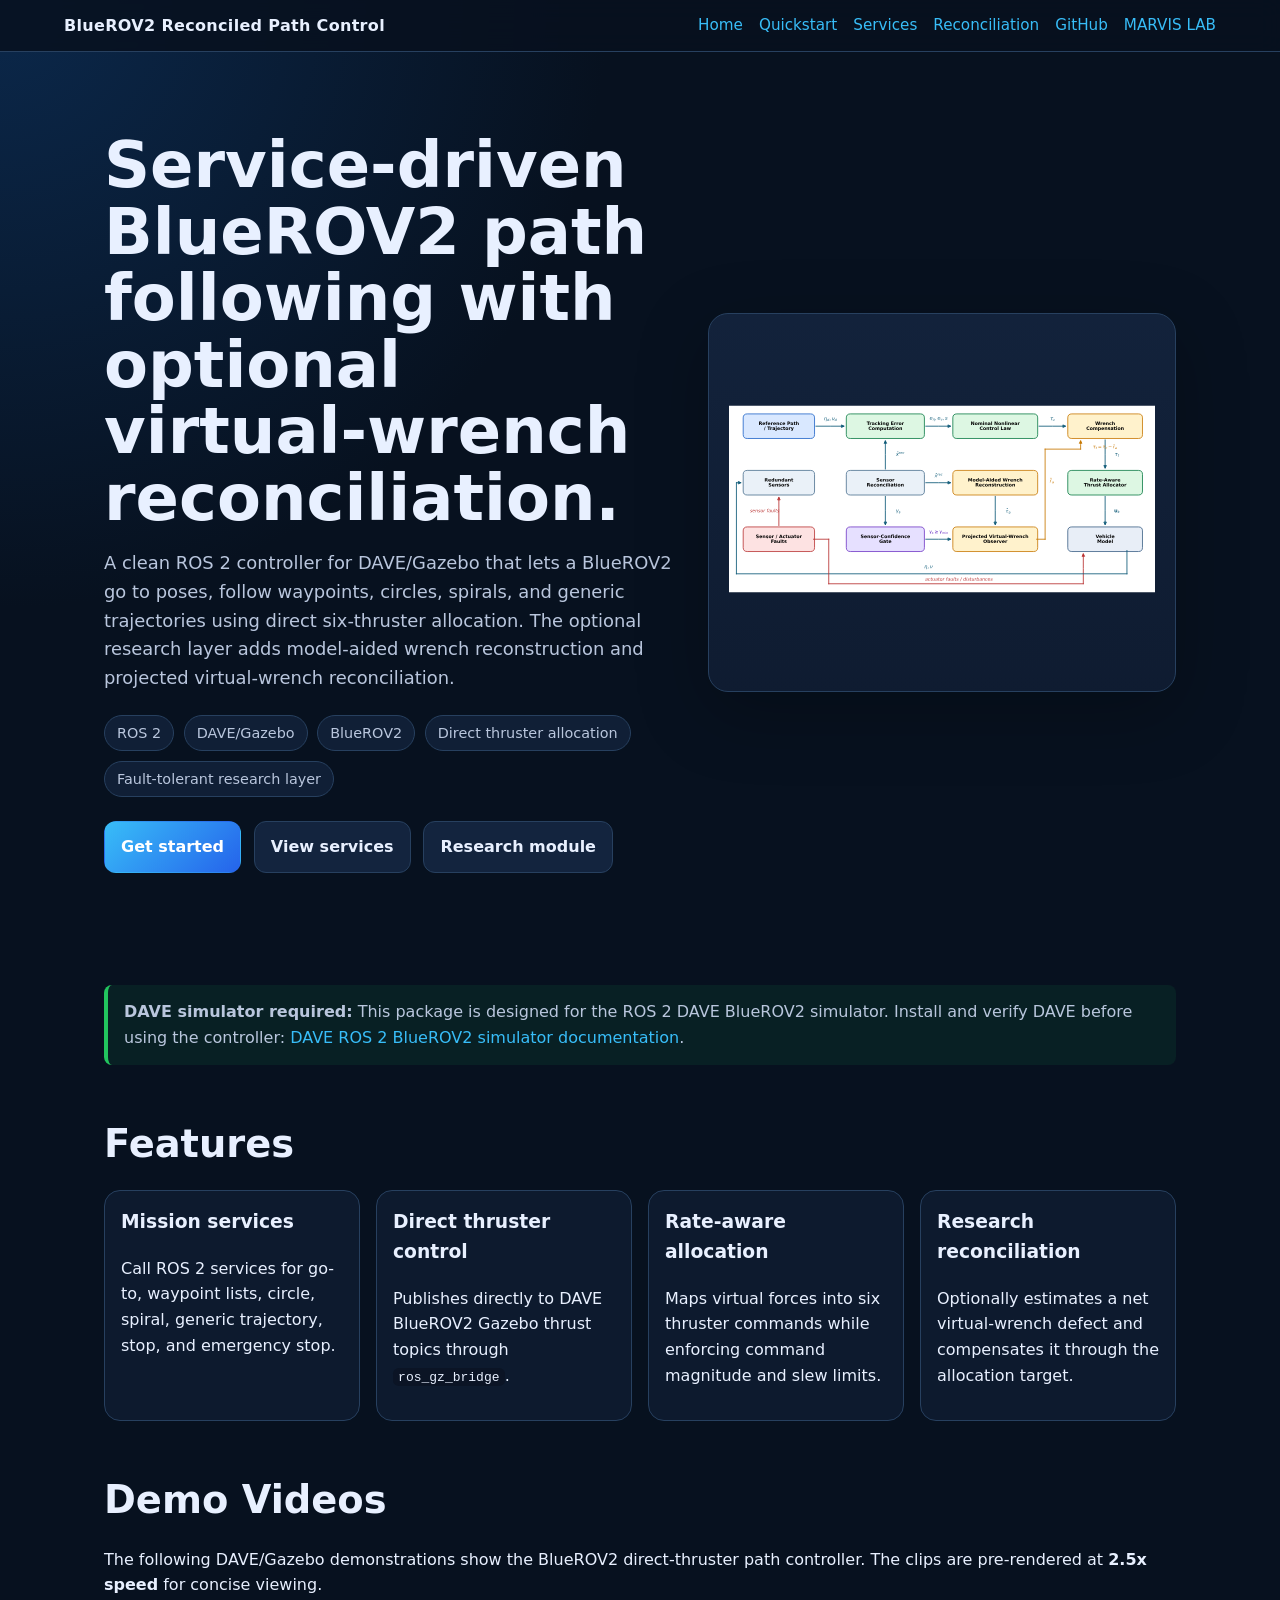
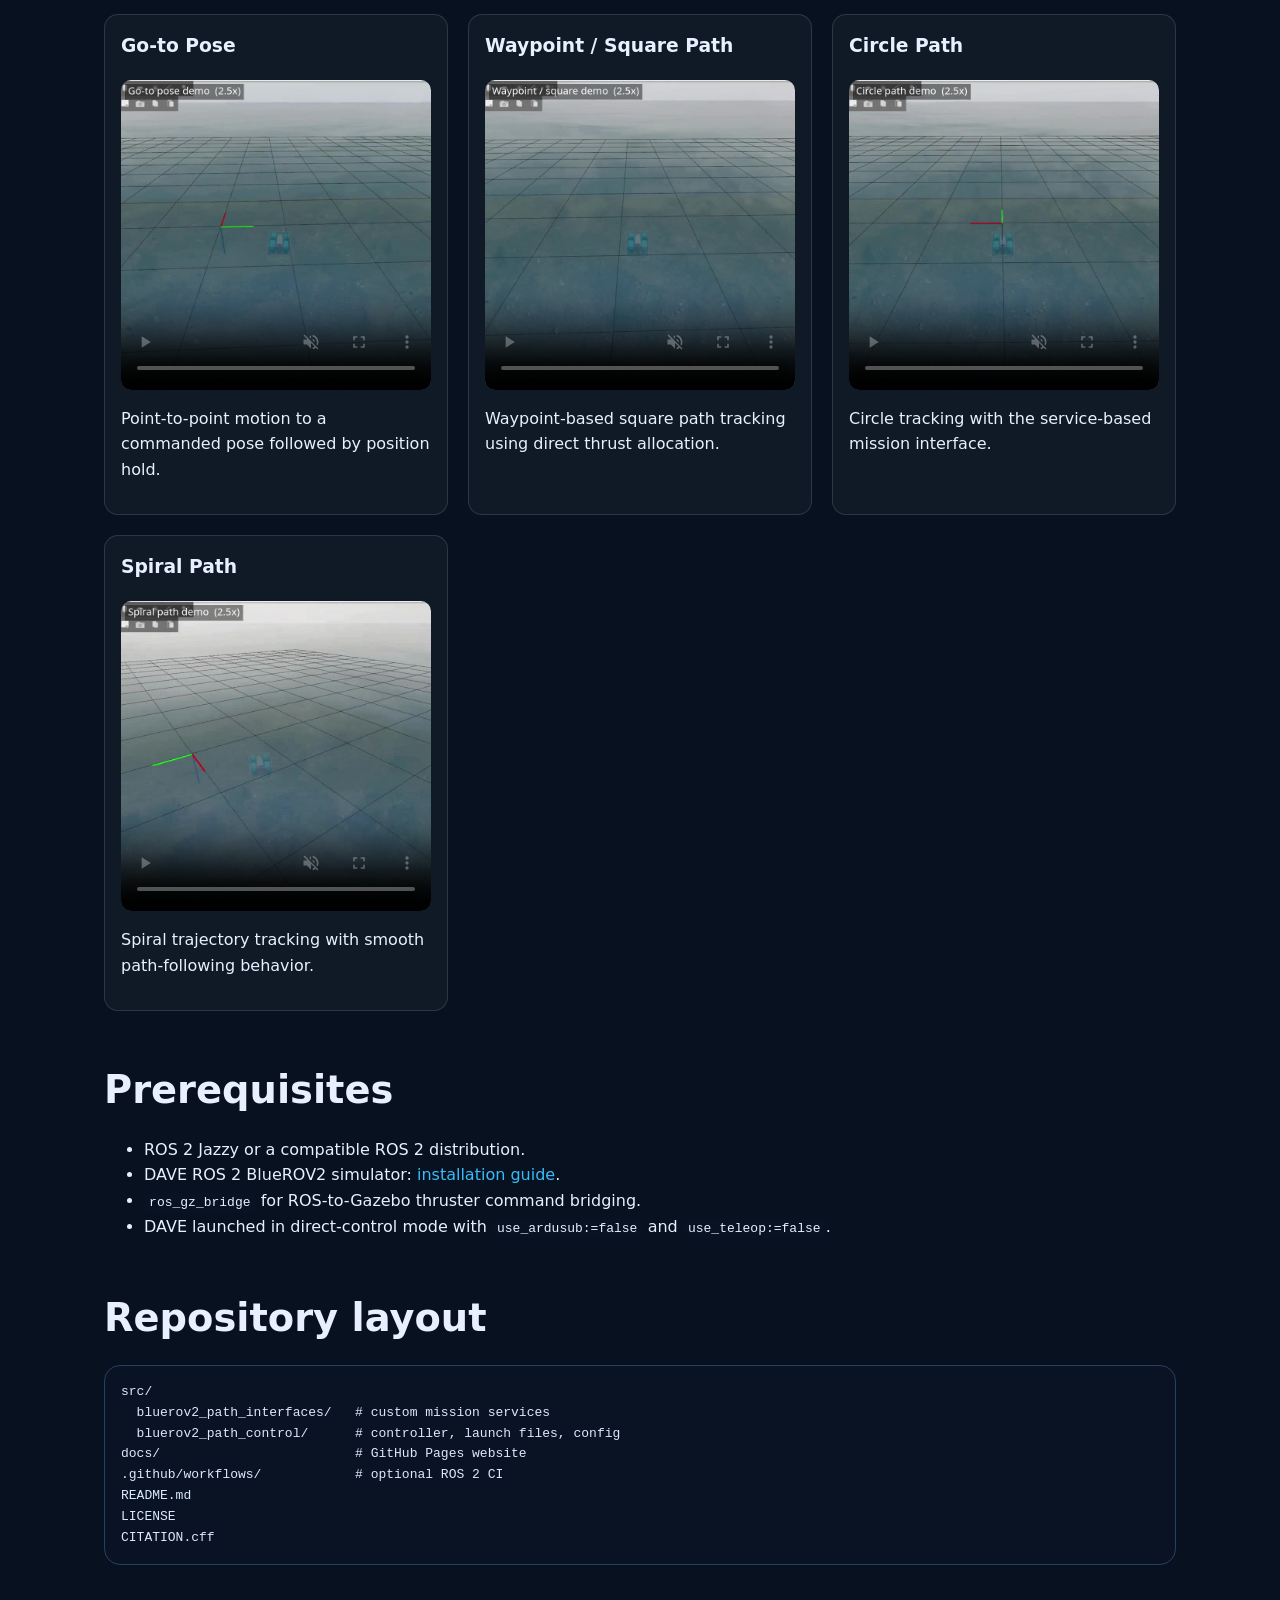
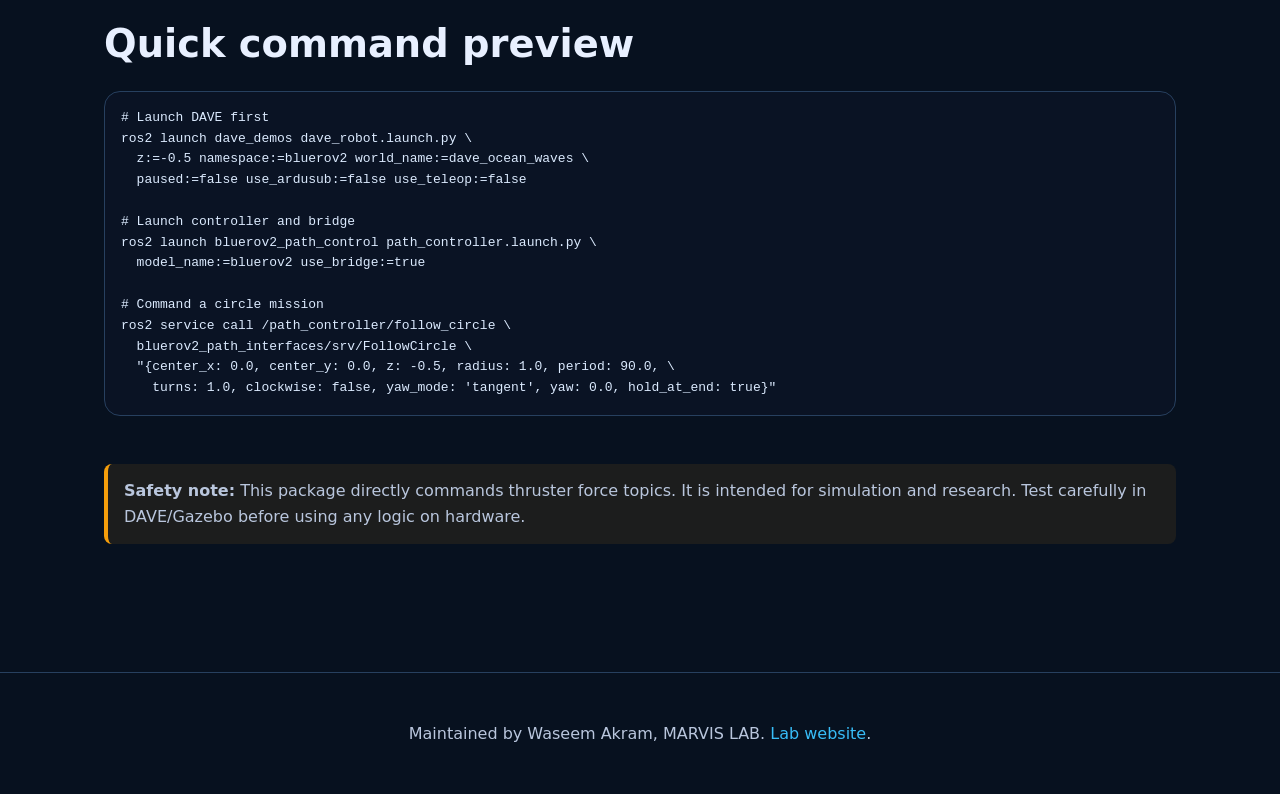
==== commit 301b99ac: "Use SVG framework diagram on website" ====
--- a/docs/index.html
+++ b/docs/index.html
@@ -38,7 +38,7 @@
     </div>
   </div>
   <div class="card">
-    <img class="diagram" src="assets/fig_sg_pvwr_framework_final.png" alt="Block diagram" />
+    <img class="diagram" src="assets/fig_sg_pvwr_framework_final.svg" alt="Block diagram" />
   </div>
 </header>
 <main>
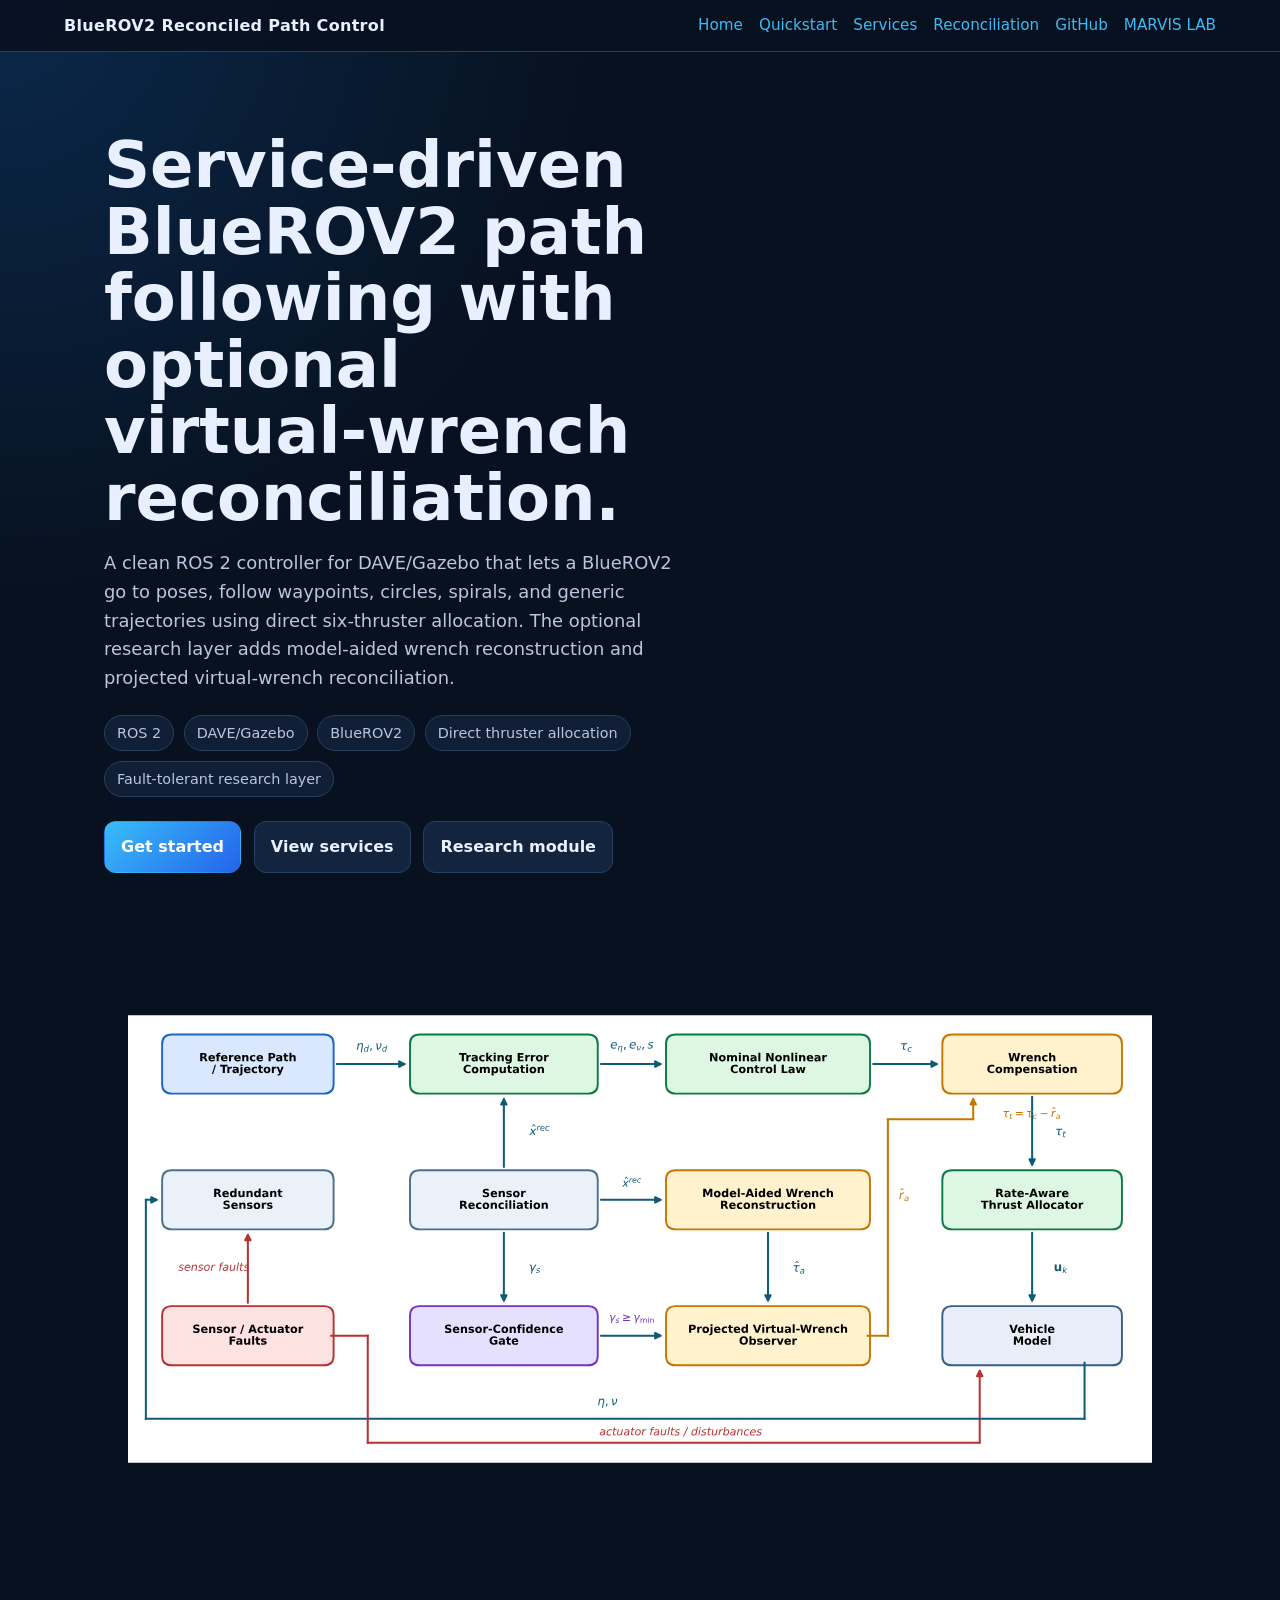
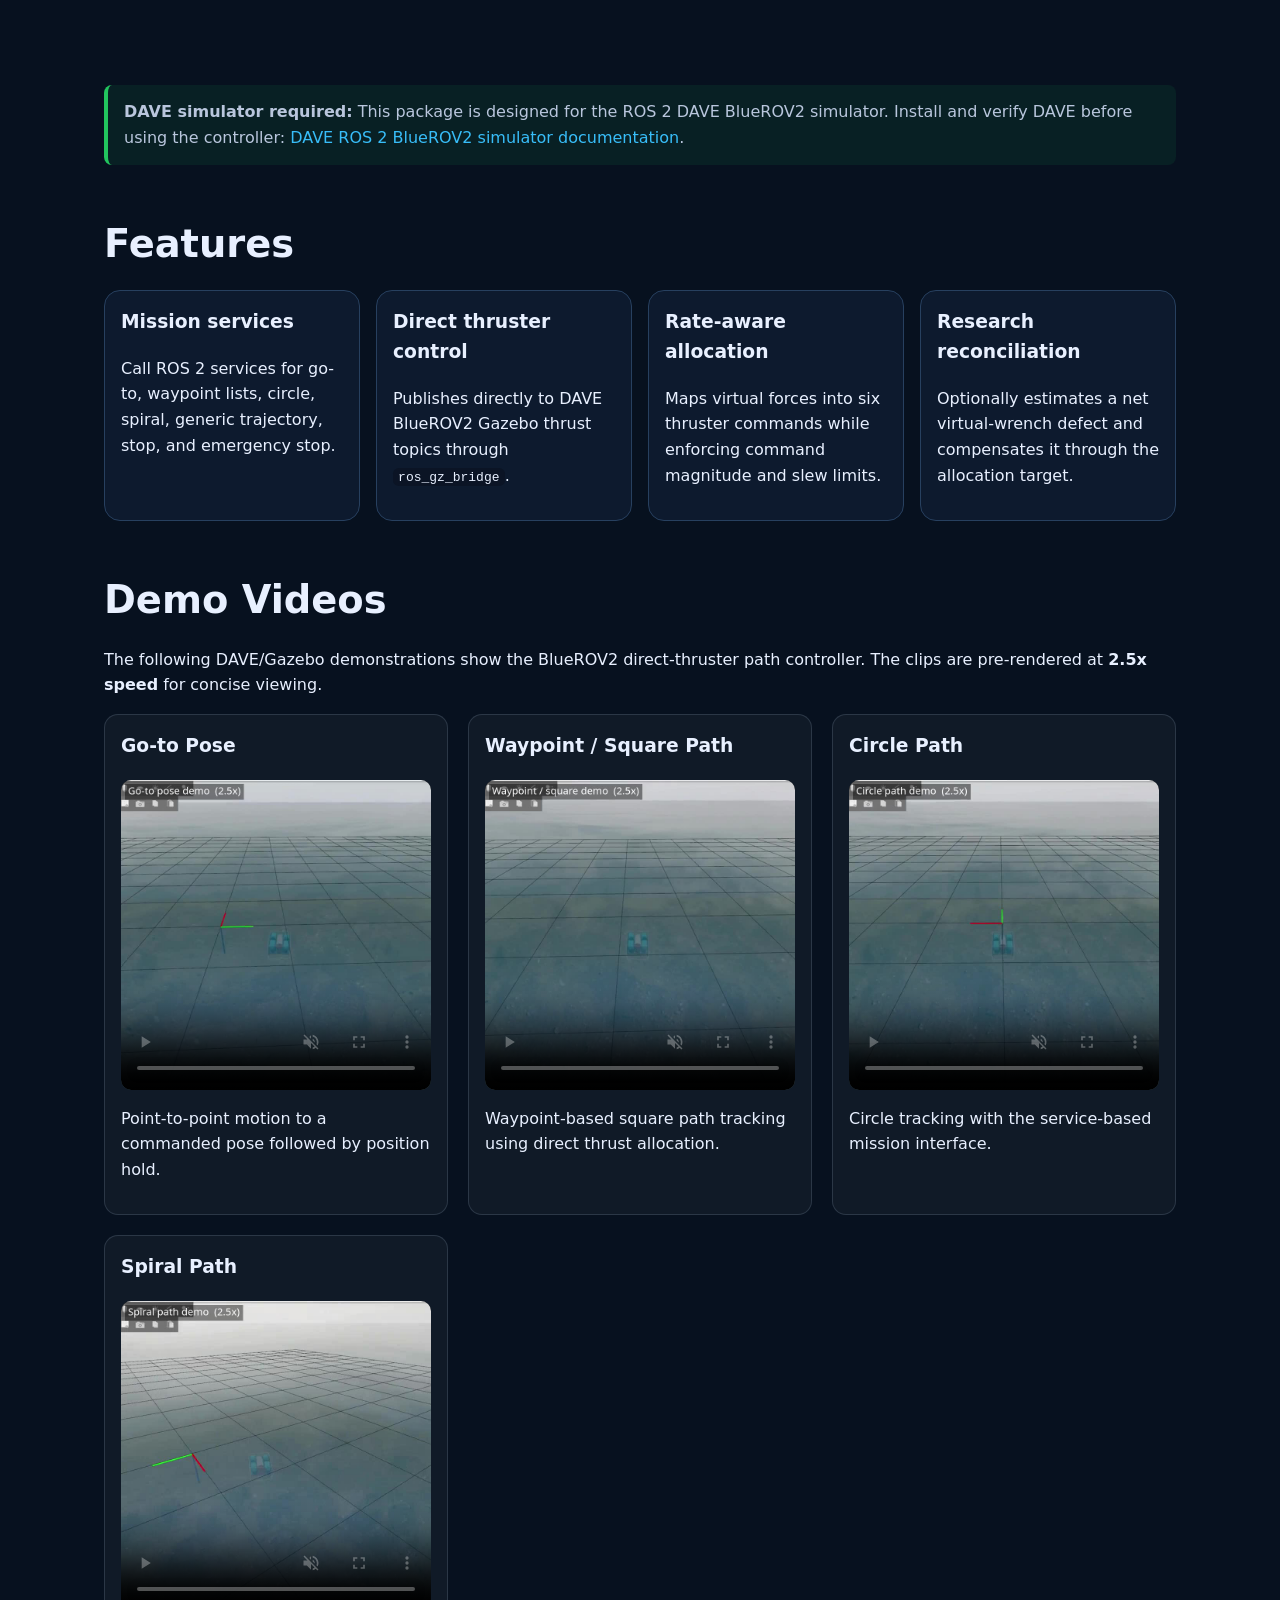
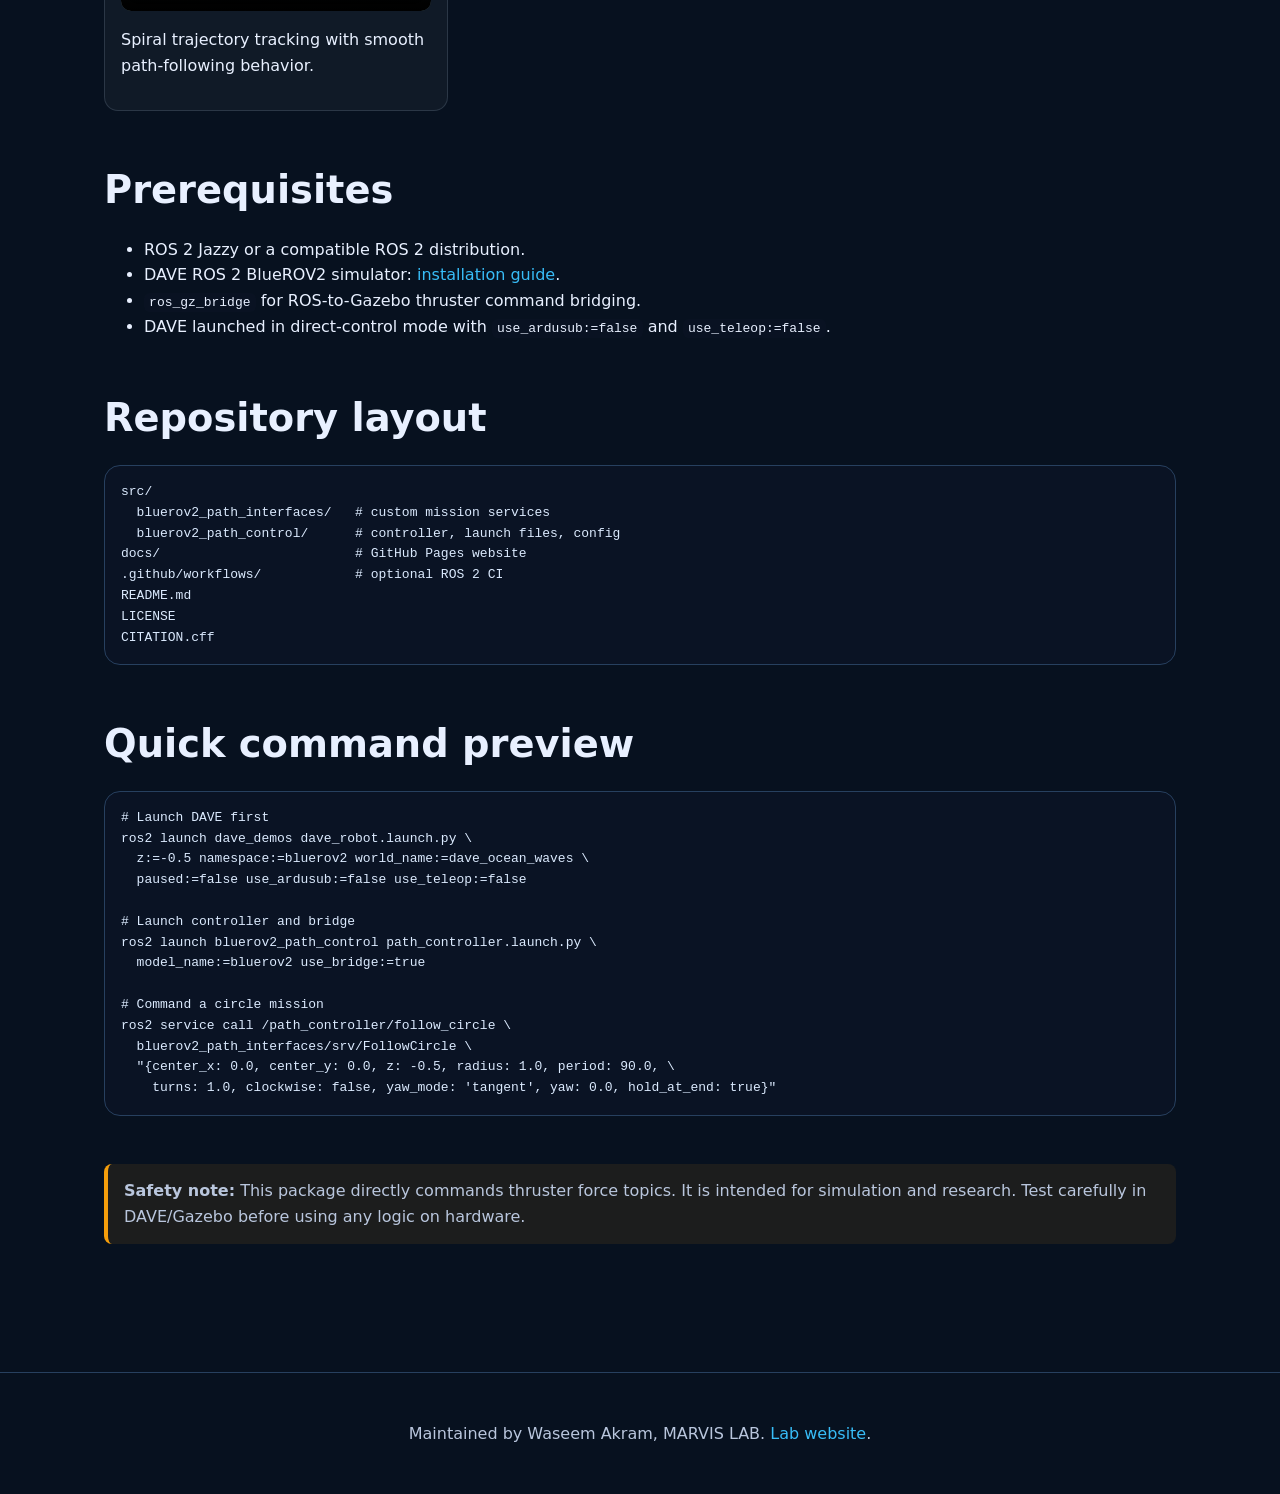
==== commit 095c0d95: "Improve website framework diagram display" ====
--- a/docs/index.html
+++ b/docs/index.html
@@ -37,9 +37,10 @@
       <a class="button" href="reconciliation.html">Research module</a>
     </div>
   </div>
-  <div class="card">
-    <img class="diagram" src="assets/fig_sg_pvwr_framework_final.svg" alt="Block diagram" />
-  </div>
+
+ <div class="card diagram-card">
+  <img class="diagram" src="assets/fig_sg_pvwr_framework_final.svg" alt="SG-PVWR framework diagram" />
+</div>
 </header>
 <main>
   <section class="callout">
--- a/docs/assets/style.css
+++ b/docs/assets/style.css
@@ -76,8 +76,28 @@
 .actions { display: flex; gap: .8rem; flex-wrap: wrap; margin-top: 1.5rem; }
 .button { display: inline-flex; align-items: center; border-radius: .75rem; padding: .75rem 1rem; font-weight: 700; border: 1px solid var(--line); background: var(--panel2); color: var(--text); }
 .button.primary { background: linear-gradient(135deg, var(--accent), #2563eb); border-color: transparent; color: white; }
-.card { background: linear-gradient(180deg, rgba(19,36,62,.92), rgba(15,29,51,.92)); border: 1px solid var(--line); border-radius: 1.25rem; padding: 1.25rem; box-shadow: 0 20px 70px rgba(0,0,0,.25); }
-.diagram { width: 100%; min-height: 330px; }
+
+.card {
+  overflow: hidden;
+}
+
+.diagram {
+  max-width: 100%;
+  min-height: 460px;
+  object-fit: contain;
+}
+.diagram-card {
+  grid-column: 1 / -1;
+  padding: 24px;
+}
+
+.diagram {
+  width: 100%;
+  height: auto;
+  min-height: 620px;
+  object-fit: contain;
+  display: block;
+}
 main { max-width: 1200px; margin: 0 auto; padding: 1rem min(6vw, 4rem) 5rem; }
 section { margin: 3rem 0; }
 h2 { font-size: clamp(1.6rem, 3vw, 2.4rem); margin: 0 0 1rem; }
